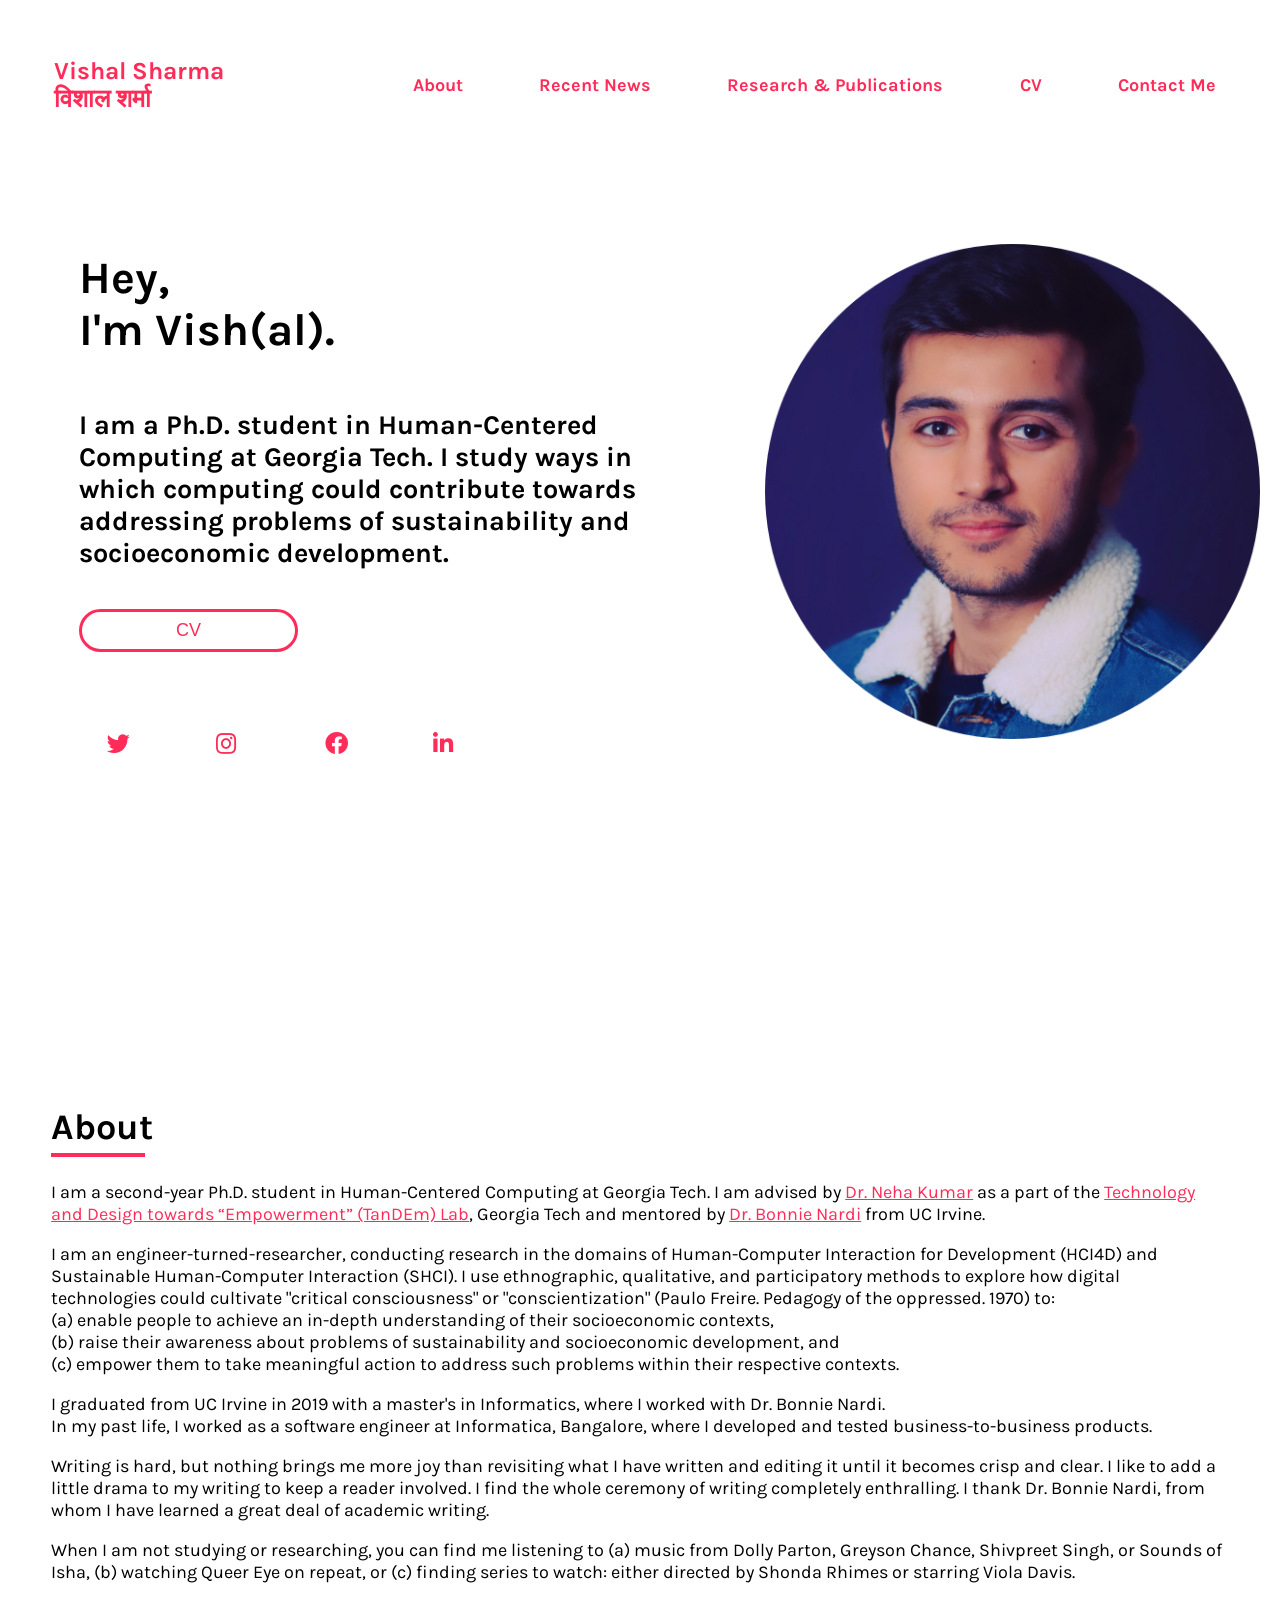
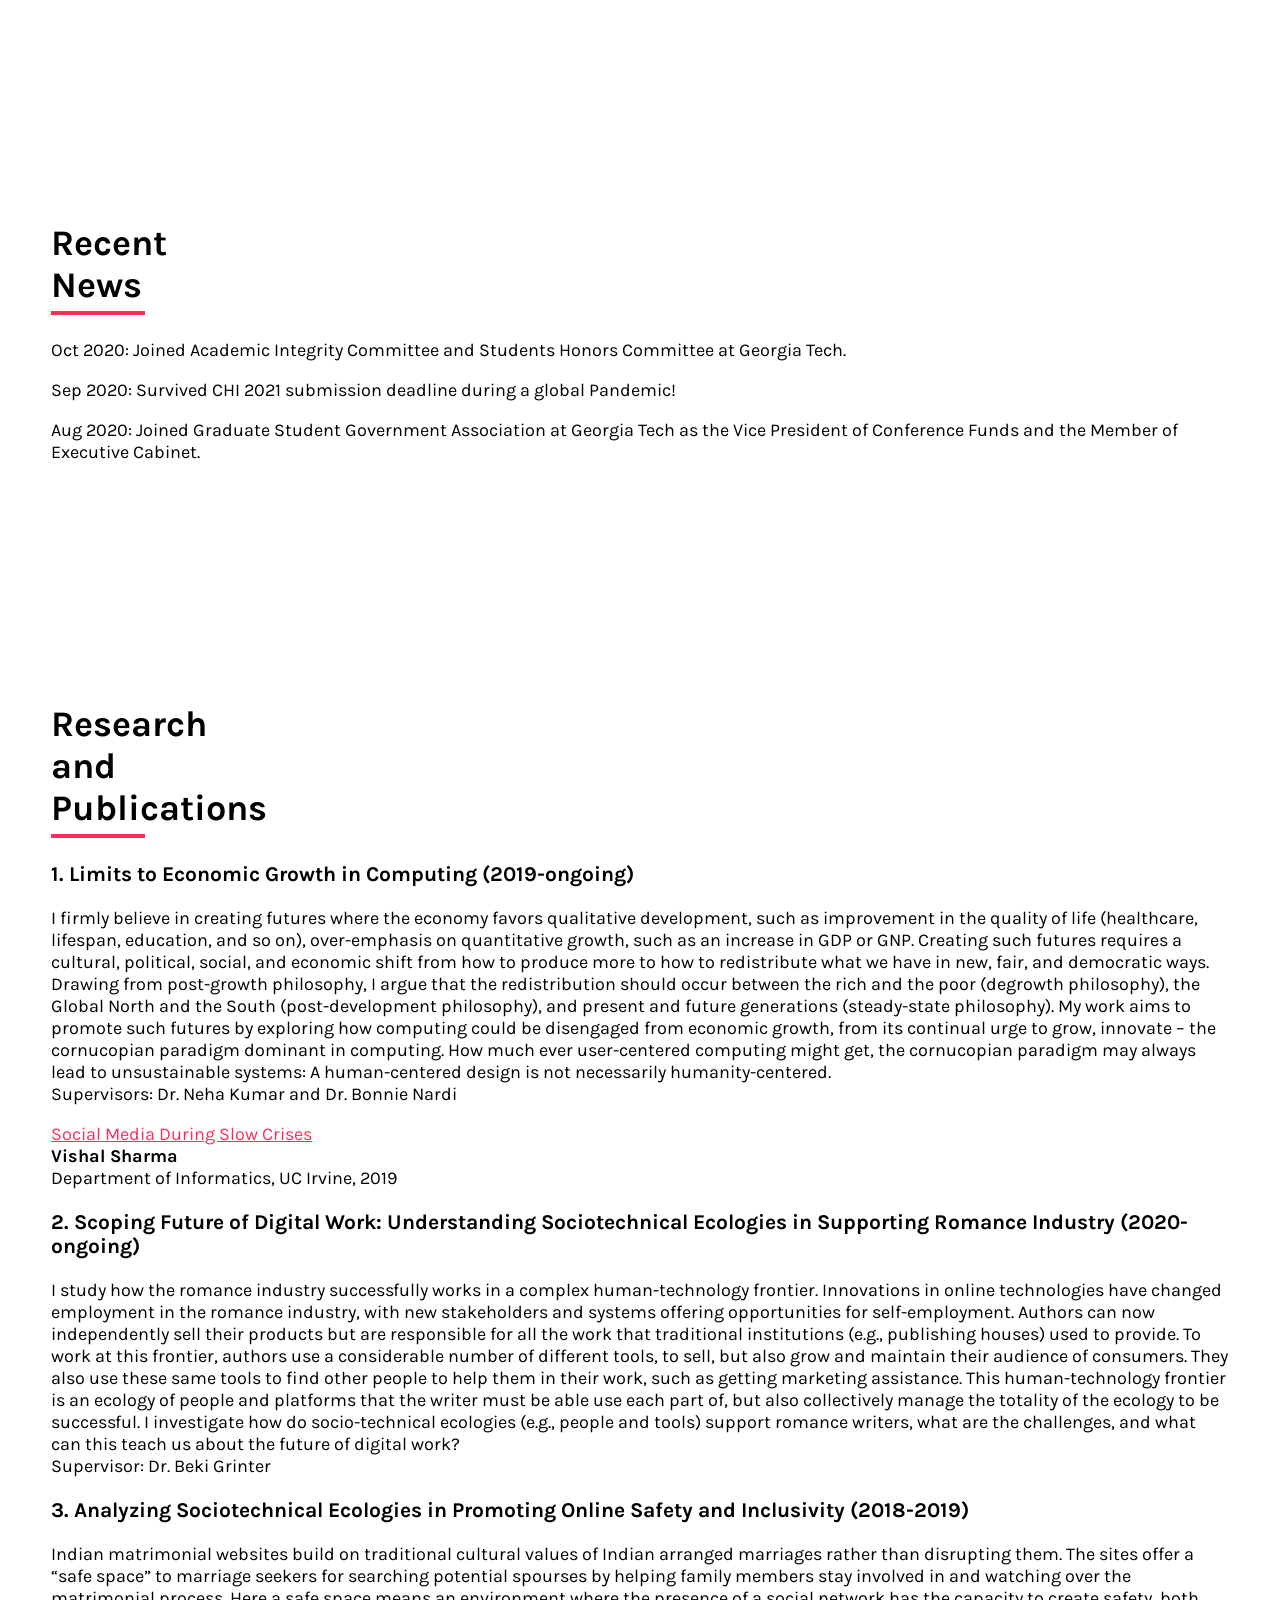
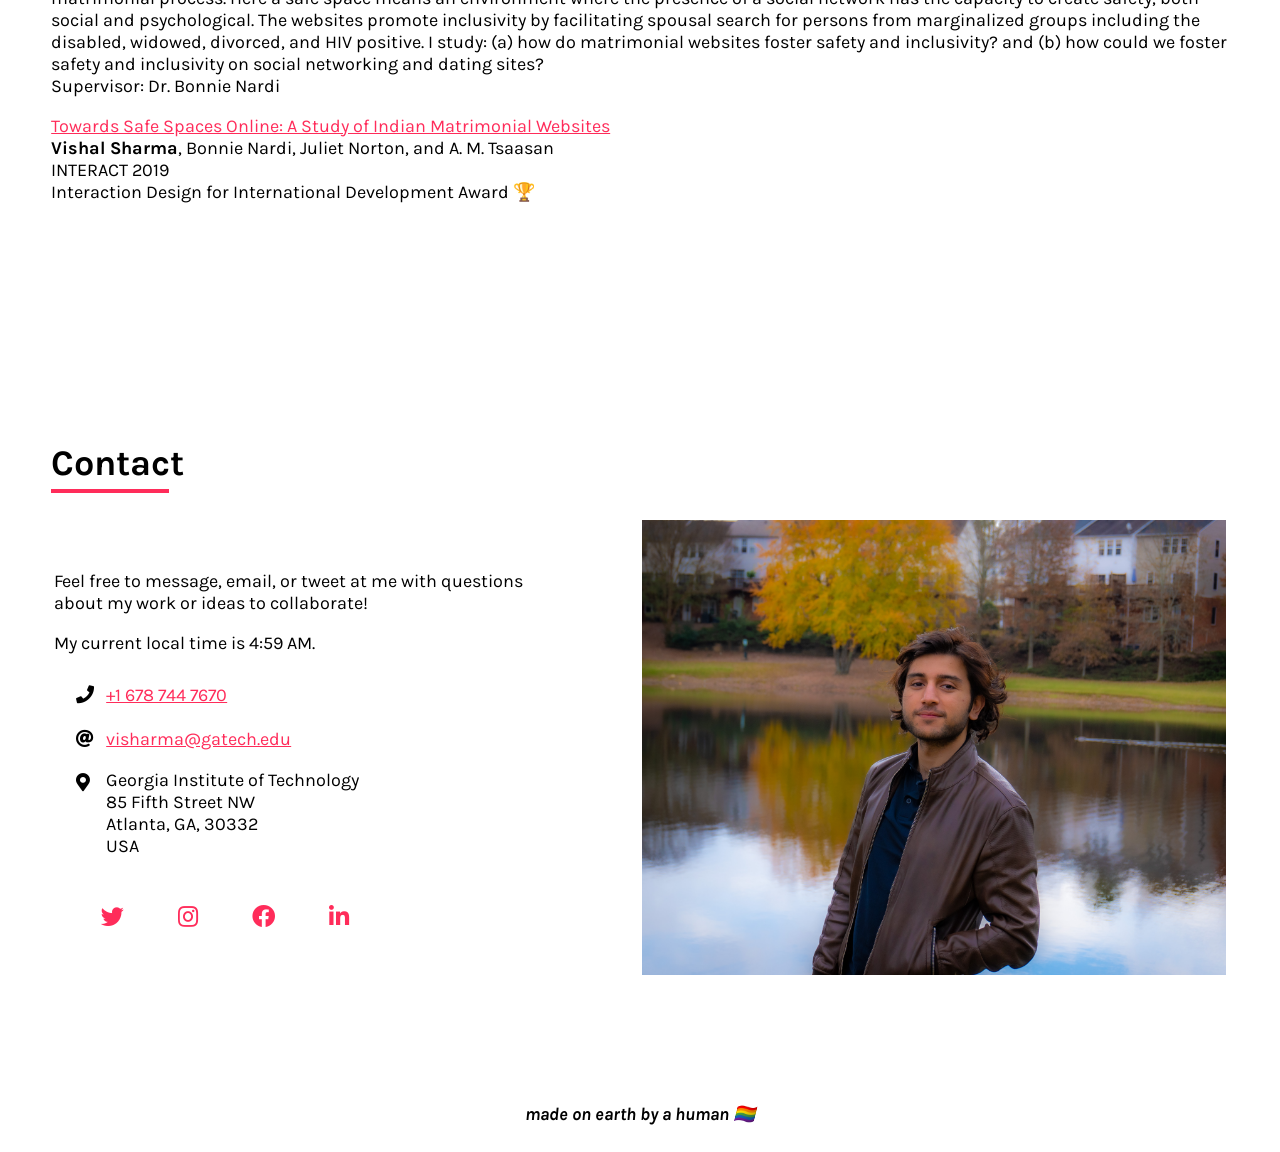
==== index.html @ 6a4d1218 "removed italics" ====
<!DOCTYPE html>
<html lang="en">
<head>
    <meta charset="UTF-8">
    <meta name="viewport" content="width=device-width, initial-scale=1.0">
    <meta http-equiv="X-UA-Compatible" content="ie=edge">
    <title>Vishal Sharma</title>
    <link rel="stylesheet" href="https://cdnjs.cloudflare.com/ajax/libs/animate.css/3.7.0/animate.min.css">
    <script src="https://code.jquery.com/jquery-3.3.1.min.js" integrity="sha256-FgpCb/KJQlLNfOu91ta32o/NMZxltwRo8QtmkMRdAu8=" crossorigin="anonymous"></script>
    <link rel="stylesheet" href="https://use.fontawesome.com/releases/v5.7.1/css/all.css" integrity="sha384-fnmOCqbTlWIlj8LyTjo7mOUStjsKC4pOpQbqyi7RrhN7udi9RwhKkMHpvLbHG9Sr" crossorigin="anonymous">
    <link rel="stylesheet" href="index.css">
    <link rel="icon" href="../2/Favicoc.ico">
</head>
<body>
    <div id="loading">
        <div id="spinner"></div>
    </div>

    <div id="magnify">
        <h1 onclick="closemagnify()"><i class="fas fa-times"></i></h1>
        <div id="img_here"></div>
    </div>
    <header id="header" class="animated slideInDown" style="animation-delay:1.8s;">
        <table>
            <tr>
                <td id="logo"> <a href="#about" style="color:#FF2C5A;text-decoration:none;"> Vishal Sharma <br> विशाल शर्मा</td> <br> </a> <!--a href="#about" style="color:#000;text-decoration:none;">Human-Computer Interaction Researcher</a-->
                <td id="navigation">
                    <a href="#bio" style="color:#FF2C5A;">About</a>
                    <!--a href="#work"style="color:black;">Recent News</a-->
                     <a href="#rec" style="color:#FF2C5A;">Recent News</a>
                    <a href="#pub" style="color:#FF2C5A;">Research & Publications</a>
                    <a href="../2/VishalSharma_CV_Dec2020.pdf" target="_blank" style="color:#FF2C5A;">CV</a>
                    <a href="#contact" style="color:#FF2C5A;">Contact Me</a>
                </td>
            </tr>
        </table>
    </header>
    <table id="top_part">
        <tr>
            <br><br>
            <td id="about" style="width:60%" class="animated slideInLeft" style="animation-delay:2s;" >
                <h1>Hey, <br> I'm Vish(al).</h1>
                <h2>I am a Ph.D. student in Human-Centered Computing at Georgia Tech. I study ways in which computing could contribute towards addressing problems of sustainability and socioeconomic development.</h2>
                <button class="btn_one" onclick=" window.open('../2/VishalSharma_CV_Dec2020.pdf','_blank')">CV</button><br>
                <table>
                    <tr>
                        <td class="animated zoomIn" style="animation-delay:2.4s;"><a class="social" href="https://twitter.com/iamviiish/" target="_blank"><i class="fab fa-twitter"></i></a></td>
                        <td class="animated zoomIn" style="animation-delay:2.6s;"><a class="social" href="https://www.instagram.com/iamviiish/" target="_blank"><i class="fab fa-instagram"></i></a></td>
                        <td class="animated zoomIn" style="animation-delay:2.2s;"><a class="social" href="https://www.facebook.com/vishal.sharma228/" target="_blank"><i class="fab fa-facebook"></i></a></td>
                        <td class="animated zoomIn" style="animation-delay:2.2s;"><a class="social" href="https://www.linkedin.com/in/vishal-sharma-5596aaa2/" target="_blank"><i class="fab fa-linkedin-in"></i></a></td>

                        <!--td class="animated zoomIn" style="animation-delay:2.8s;"><a class="social"><i class="fab fa-dribbble"></i></a></td-->
                        <!--td class="animated zoomIn" style="animation-delay:3.0s;"><a class="social"><i class="fab fa-medium"></i></a></td-->

                    </tr>
                </table>
            </td>
            <td id="rightImage" style="width:40%" class="animated jackInTheBox" style="animation-delay:2.2s;"></td>
        </tr>
    </table>
     <div id="bio">
        <h1><br><br>About</h1>
        <p>
            I am a second-year Ph.D. student in Human-Centered Computing at Georgia Tech.
            I am advised by <a href="https://www.nehakumar.org/" target="_blank" style="color:#FF2C5A;"> Dr. Neha Kumar</a> as a
            part of the <a href="http://www.tandem.gatech.edu/" target="_blank" style="color:#FF2C5A;">Technology and Design towards “Empowerment” (TanDEm) Lab</a>, Georgia Tech and mentored by <a href="https://artifex.org/~bonnie/" target="_blank" style="color:#FF2C5A;">Dr. Bonnie Nardi</a> from UC Irvine.
        </p>
        <p>
            I am an engineer-turned-researcher, conducting research in the domains of Human-Computer Interaction for Development (HCI4D) and Sustainable Human-Computer Interaction (SHCI).
            I use ethnographic, qualitative, and participatory methods to explore how digital technologies could cultivate "critical consciousness" or "conscientization" (Paulo Freire. Pedagogy of the oppressed. 1970) to:
            <br>(a) enable people to achieve an in-depth understanding of their socioeconomic contexts,
            <br>(b) raise their awareness about problems of sustainability and socioeconomic development, and
            <br>(c) empower them to take meaningful action to address such problems within their respective contexts.
        </p>
         <p>
             I graduated from UC Irvine in 2019 with a master's in Informatics, where I worked with Dr. Bonnie Nardi. <br>
              In my past life, I worked as a software engineer at Informatica, Bangalore, where I developed and tested business-to-business products.
         </p>


         <p>
             Writing is hard, but nothing brings me more joy than revisiting what I have written and editing it until it becomes crisp and clear.
             I like to add a little drama to my writing to keep a reader involved. I find the whole ceremony of writing completely enthralling.
             I thank Dr. Bonnie Nardi, from whom I have learned a great deal of academic writing.
         </p>
         <p>
              When I am not studying or researching, you can find me listening to (a) music from Dolly Parton, Greyson Chance, Shivpreet Singh, or Sounds of Isha,
             (b) watching Queer Eye on repeat, or (c) finding series to watch: either directed by Shonda Rhimes or starring Viola Davis.
         </p>
    </div>
    <!--div id="work">
        <h1>Recent News</h1>
        <div id="photos">
            <img onclick="magnify($(this).attr('src'))" src="https://images.unsplash.com/photo-1547922657-b370d1687eb1?ixlib=rb-1.2.1&auto=format&fit=crop&w=700&q=80">
            <img onclick="magnify($(this).attr('src'))" src="https://images.unsplash.com/photo-1549375463-8cbc18ca3f24?ixlib=rb-1.2.1&ixid=eyJhcHBfaWQiOjEyMDd9&auto=format&fit=crop&w=967&q=80">
            <img onclick="magnify($(this).attr('src'))" src="https://images.unsplash.com/photo-1549366021-9f761d450615?ixlib=rb-1.2.1&ixid=eyJhcHBfaWQiOjEyMDd9&auto=format&fit=crop&w=650&q=80">
            <img onclick="magnify($(this).attr('src'))" src="https://images.unsplash.com/photo-1549309019-a1d77aeae74f?ixlib=rb-1.2.1&ixid=eyJhcHBfaWQiOjEyMDd9&auto=format&fit=crop&w=634&q=80">
            <img onclick="magnify($(this).attr('src'))" src="https://images.unsplash.com/photo-1547149666-769b42053e67?ixlib=rb-1.2.1&ixid=eyJhcHBfaWQiOjEyMDd9&auto=format&fit=crop&w=564&q=80">
            <img onclick="magnify($(this).attr('src'))" src="https://images.unsplash.com/photo-1547950515-e652d0f50b1b?ixlib=rb-1.2.1&ixid=eyJhcHBfaWQiOjEyMDd9&auto=format&fit=crop&w=634&q=80">
            <img onclick="magnify($(this).attr('src'))" src="https://images.unsplash.com/photo-1545342084-d03fe58ea023?ixlib=rb-1.2.1&ixid=eyJhcHBfaWQiOjEyMDd9&auto=format&fit=crop&w=633&q=80">
        </div-->
    </div>
    <div id="rec">
        <h1><br><br>Recent News</h1>

        <p>
            Oct 2020: Joined Academic Integrity Committee and Students Honors Committee at Georgia Tech.
        </p>
        <p>
            Sep 2020: Survived CHI 2021 submission deadline during a global Pandemic!
        </p>
        <p>
            Aug 2020: Joined Graduate Student Government Association at Georgia Tech as the Vice President of Conference Funds and the Member of Executive Cabinet.
        </p>
    </div>
     <div id="pub">
        <h1><br><br>Research and Publications</h1>
         <h3>1. Limits to Economic Growth in Computing (2019-ongoing)</h3>
         <p>
             I firmly believe in creating futures where the economy favors qualitative development,
             such as improvement in the quality of life (healthcare, lifespan, education, and so on), over-emphasis on quantitative growth,
             such as an increase in GDP or GNP. Creating such futures requires a cultural, political, social,
             and economic shift from how to produce more to how to redistribute what we have in new, fair, and democratic ways. Drawing from post-growth philosophy,
             I argue that the redistribution should occur between the rich and the poor (degrowth philosophy), the Global North and the South (post-development philosophy),
             and present and future generations (steady-state philosophy). My work aims to promote such futures by exploring how computing could be disengaged from economic growth,
             from its continual urge to grow, innovate – the cornucopian paradigm dominant in computing. How much ever user-centered computing might get,
             the cornucopian paradigm may always lead to unsustainable systems: A human-centered design is not necessarily humanity-centered.<br>
             Supervisors: Dr. Neha Kumar and Dr. Bonnie Nardi<br>
         </p>
         <!--p>
            <a style="color:#FF2C5A;"> Post-growth HCI </a> <br>
            <b><i>Vishal Sharma</b></i>, Meena Devii Muralikumar, Neha Kumar, and Bonnie Nardi <br>
            CHI 2021 (submitted) <br>
        </p-->
         <p>
            <a href="https://escholarship.org/uc/item/8bj7218c" target="_blank" style="color:#FF2C5A;"> Social Media During Slow Crises </a> <br>
            <b>Vishal Sharma</b><br>
            Department of Informatics, UC Irvine, 2019 <br>
        </p>
         <h3>2. Scoping Future of Digital Work: Understanding Sociotechnical Ecologies in Supporting Romance Industry (2020-ongoing)</h3>
            <p>
                I study how the romance industry successfully works in a complex human-technology frontier. Innovations in online technologies have changed employment in the romance industry, with new stakeholders and systems offering opportunities for self-employment.
            Authors can now independently sell their products but are responsible for all the work that traditional
            institutions (e.g., publishing houses) used to provide. To work at this frontier, authors use a considerable
            number of different tools, to sell, but also grow and maintain their audience of consumers. They also
            use these same tools to find other people to help them in their work, such as getting marketing
            assistance. This human-technology frontier is an ecology of people and platforms that the writer must
            be able use each part of, but also collectively manage the totality of the ecology to be successful.
             I investigate how do socio-technical ecologies (e.g., people and tools) support romance writers, what
            are the challenges, and what can this teach us about the future of digital work? <br>
         Supervisor: Dr. Beki Grinter<br>
         </p>
         <h3>3. Analyzing Sociotechnical Ecologies in Promoting Online Safety and Inclusivity (2018-2019)</h3>
         <p>
             Indian matrimonial websites build on traditional cultural values of Indian arranged marriages rather than disrupting them.
             The sites offer a “safe space” to marriage seekers for searching potential spourses by helping family members stay involved in and watching over the matrimonial process.
             Here a safe space means an environment where the presence of a social network has the capacity to create safety, both social and psychological.
             The websites promote inclusivity by facilitating spousal search for persons from marginalized groups including the disabled, widowed, divorced, and HIV positive.
             I study: (a) how do matrimonial websites foster safety and inclusivity? and (b) how could we foster safety and inclusivity on social networking and dating sites? <br>
             Supervisor: Dr. Bonnie Nardi<br>
         </p>
         <p>
            <a href="https://link.springer.com/chapter/10.1007/978-3-030-29387-1_4" target="_blank" style="color:#FF2C5A;"> Towards Safe Spaces Online: A Study of Indian Matrimonial Websites </a> <br>
             <b>Vishal Sharma</b>, Bonnie Nardi, Juliet Norton, and A. M. Tsaasan <br>
                INTERACT 2019<br>
             Interaction Design for International Development Award 🏆<br>
        </p>

    </div>
    <div id="contact">
        <h1><br><br>Contact</h1>

            <table>
                <tr>
                    <td>
                        <div id="inner_div">
                            <table id="inner_table">
                                 <p>Feel free to message, email, or tweet at me with questions <br> about my work or ideas to collaborate!</p>
             <p> My current local time is <span id="time"></span>.</p>
            <script>
                    var dt = new Date();
                    document.getElementById("time").innerHTML = new Date().toLocaleTimeString('en-US', { hour: 'numeric', hour12: true, minute: 'numeric' });
            </script>
                                <tr>
                                    <td><i class="fas fa-phone"></i> &nbsp; <a href="tel:+19492476061" style="color:#FF2C5A;"> +1 678 744 7670 </a></td>
                                </tr>
                                <tr>
                                    <td><i class="fas fa-at"></i> &nbsp; <a href="mailto:visharma@gatech.edu" target="_blank" style="color:#FF2C5A;"> visharma@gatech.edu </a></td>
                                </tr>
                                 <!--tr>
                                    <td><i class="fas fa-fax"></i> &nbsp; +1 949 247 6061</td>
                                </tr-->
                                <tr>
                                    <td><i class="fas fa-map-marker-alt"></i>
                                    <div id="address">
                                        Georgia Institute of Technology <br>
                                        85 Fifth Street NW<br>
                                        Atlanta, GA, 30332 <br>
                                        USA
                                        </div>
                                    </td>
                                </tr>

                                <tr>
                                    <td>
                                        <a class="social" href="https://twitter.com/iamviiish/" target="_blank"><i class="fab fa-twitter"></i></a>
                                        <a class="social" href="https://www.instagram.com/iamviiish/" target="_blank"><i class="fab fa-instagram"></i></a>
                                        <a class="social" href="https://www.facebook.com/vishal.sharma228/" target="_blank"><i class="fab fa-facebook"></i></a>
                                        <a class="social" href="https://www.linkedin.com/in/vishal-sharma-5596aaa2/" target="_blank"><i class="fab fa-linkedin-in"></i></a>
                                    </td>

                                </tr>
                            </table>
                        </div>
                    </td>
                     <td>
                         <div id="middle" style="width:100%" class="animated zoomIn" style="animation-delay:1.8s;">
                                </div>
                     </td>
                    <!--td>
                        <form action="visharma@gatech.edu" method="post" enctype="text/plain">
                            <input type="text" placeholder="name" required>
                            <input type="email" placeholder="email" required><br>
                            <textarea placeholder="your message" required rows="5"></textarea><br>
                            <button class="btn_one">send</button>
                            <a href="mailto:email@address.com">Click to email</a>
                        </form>
                    </td-->
                </tr>
            </table>
    </div>
    <div id="footer">
      <br><br>
       <em> made on earth by a human 🏳️‍🌈
    </div>
    <script src="index.js" type="text/javascript"></script>
</body>
</html>
---- index.css ----
@import url('https://fonts.googleapis.com/css2?family=Karla&family=Karma&display=swap" rel="stylesheet');

body {
    font-family: 'Karla', sans-serif;
    padding:0px;
    margin:0px;
    max-width:100vw;
    font-size: 18px;
    overflow-x:hidden;
    scroll-behavior: smooth;
}
#loading {
    width: 100vw;
    height: 100vh;
    position: fixed;
    background: white;
    z-index: 999;
    display: flex;
    justify-content: center;
    flex-direction: column;
    align-items: center;
}
#spinner {
    animation: rotate 0.56s infinite linear;
    width:50px;
    height:50px;
    border:12px solid rgb(255, 44, 90);
    border-bottom:12px solid #fff;
    border-radius:50%;
    margin:0;
}
@keyframes rotate {
    0% {transform: rotate(0deg);}
    100% {transform: rotate(360deg);}
   /* 0%   {background-color:LavenderBlush; left:0px; top:0px;}
    25%  {background-color:lightcoral; left:200px; top:0px;}
    50%  {background-color:MistyRose; left:200px; top:200px;}
    75%  {background-color:pink; left:0px; top:200px;}
    100% {background-color:lightpink; left:0px; top:0px;}*/
}
header {
    width:92vw;
    padding:3.5vh 4vw;
    position:fixed;
    font-weight:bold;
    background:transparent;
    color:#fff;
    transition:0.4s ease-in-out;
    z-index:2;
}
header table {
    width:100%;
}
#logo {
    width:20%;
}
#navigation {
    width:80%;
}
#magnify {
    width:100vw;
    height:100vh;
    background:rgba(0, 0, 0, 0.92);
    position:fixed;
    z-index:4;
    display:none;
    flex-direction: column;
    justify-content:center;
}
#magnify h1 {
    position:absolute;
    top:0;
    right:0;
    margin:20px 40px;
    color:#fff;
    transition:0.4s ease-in-out;
}
#magnify h1:hover{
    color:rgb(255, 44, 90);
    cursor:pointer;
}
#img_here {
    width:90%;
    height:90%;
    background-size:contain !important;
    background-repeat:no-repeat !important;
    margin:0px auto;
}
#logo {
    font-size:24.5px;
    color:rgb(255, 44, 90);
}
#navigation {
    text-align:right;
}
#navigation a {
    color:inherit;
    text-decoration:none;
    padding:3.5px 10px;
    border-bottom:2px solid transparent;
    margin-left:4vw;
    transition:0.4s ease-in-out;
}
#navigation a:hover{
    border-bottom:2px solid #fff;
}
#top_part {
    width:100%;
    border:2vh solid #fff;
}
#top_part tr td{
    width:50%;
}
#about /*about in the home page*/{
    width:84% !important;
    height:95vh;
    display:flex;
    flex-direction:column;
    justify-content:center;
    text-align:left;
    padding:0px 8%;
}
#about h1 {
    font-size:45px;
    word-wrap:break-word;
}
#about table /*social media links*/{
    width:70%;
    margin-top:4vh;
}
#about table tr td {
    width:20% !important;
    text-align:left;
}
.social {
    color:rgb(255, 44, 90);
    font-size:23px;
    padding:12px 17px;
    border-radius:50%;
    background:transparent;
    transition:0.4s ease-in-out;
    font-weight:normal;
    margin:0px 8px;

}
.social:hover { 
    cursor: pointer;
    color:#fff;
    background:rgb(255, 44, 90);
    box-shadow:0px 10px 30px rgba(255, 66, 107,0.8);

}
.btn_one {
    font-size:18px;
    font-family: 'Raleway', sans-serif;
    color:rgb(255, 44, 90);
    background:#fff;
    border:3px solid rgb(255, 44, 90);
    padding:8px 40px;
    width:35%;
    border-radius:80px;
    font-weight:normal;
    margin:2vh 0px;
    transition:0.4s ease-in-out;

}
.btn_one:hover {
    box-shadow:0px 10px 30px rgba(255, 44, 90, 0.8);
    cursor:pointer;
    color:#fff;
    background:rgb(255, 44, 90);

}
#rightImage {
    width:100%;
    height:50vh;
    position: relative;
    overflow: hidden;
    /*background:linear-gradient(0deg,rgba(255, 44, 90, 0.8),rgba(2255, 44, 90, 0.8)),url("../2/Vs.JPG") center center;*/
    background:linear-gradient(0deg,rgba(0, 0, 0, 0),rgba(0, 0, 0, 0)),url("../2/circle-cropped.png") center center;
    background-size:contain;
    background-repeat:no-repeat;
}
#middle {
    width:100%;
    height:50.5vh;
    background:linear-gradient(0deg,rgba(0,0,0,0),rgba(0,0,0,0)),url("../2/VS_S.jpg") right center;
    background-size:cover;
    background-repeat:no-repeat;
    position: relative;
    overflow: hidden;
}
#work /* About page*/ {
    width:92vw;
    padding:6vh 4vw;
    font-weight:normal;
}
#work h1 {
    padding:5px 0px;
    border-bottom:4px solid rgb(255, 44, 90);
    width:6%;

}
#photos {
    width:100%;
    columns:3;
    column-gap:4%;
    z-index:1;
    transition:0.4s ease-in-out;
}
#photos img {
    width:100%;
    height:auto;
    margin:4.5% 0px;
    transition:0.4s ease-in-out;
}
#photos img:hover {
    transform: scale(1.1);
    cursor: pointer;
}
#bio {
    width:92vw;
    padding:6vh 4vw;
    font-weight:normal;

}
#bio h1 {
    padding:5px 0px;
    border-bottom:4px solid rgb(255, 44, 90);
    width:8%;

}
#pub {
    width:92vw;
    padding:6vh 4vw;
    font-weight:normal;

}
#pub h1 {
    padding:5px 0px;
    border-bottom:4px solid rgb(255, 44, 90);
    width:8%;

}
#rec {
    width:92vw;
    padding:6vh 4vw;
    font-weight:normal;

}
#rec h1 {
    padding:5px 0px;
    border-bottom:4px solid rgb(255, 44, 90);
    width:8%;

}
#contact {
    width:92vw;
    padding:6vh 4vw;
}
#contact h1 {
    padding:5px 0px;
    border-bottom:4px solid rgb(255, 44, 90);
    width:10%;
}
#contact table {
    width:100%;
}
#contact table tr td {
    width:50%;
}
#inner_div table{
    width:100%;
}
#inner_div table tr td{
    font-weight:normal;
}
#inner_table tr td{
    padding:10px 20px !important;
}
#contact form {
    width:100%;
}
#contact form input {
    width:96%;
    margin:20px 1%;
    background:transparent;
    border:0px;
    border-bottom:3px solid rgba(255, 44, 90,0.5);
    padding:8px 10px;
    font-family: 'Raleway', sans-serif;
    font-size:18px;
    transition:0.4s ease-in-out;
    color:#000;
    font-weight:normal;
}
#contact form textarea {
    width:96%;
    margin:20px 1%;
    padding:8px 10px;
    border:0px;
    border-bottom:3px solid rgba(255, 44, 90,0.5);
    padding:8px 10px;
    font-family: 'Raleway', sans-serif;
    font-size:18px;
    background:transparent;
    resize:none;
    transition:0.4s ease-in-out;
    color:#000;
    font-weight:normal;
}
#contact form input:focus {
    outline:none;
    border-bottom:3px solid rgba(255, 44, 90,1);
}
#contact form textarea:focus {
    outline:none;
    border-bottom:3px solid rgba(255, 44, 90,1);
}
#address {
    position:relative;
    top:-25px;
    left:30px;
}
#footer {
    width:100%;
    padding:3vh 0px;
    text-align:center;
    font-weight:bold;
}
#footer a {
    color:rgb(255, 44, 90);
    text-decoration:none;
}
::placeholder {
    color:#000;
}
button:focus {
    outline:none;
}
::-webkit-scrollbar {
    width:5.5px;
    height:5px;
}
::-webkit-scrollbar-track {
    background: #f1f1f1;
}
::-webkit-scrollbar-thumb {
    background: rgb(0, 0, 0);
}
::-webkit-scrollbar-thumb:hover {
    background: rgba(0, 0, 0,0.8);
}

@media (max-width: 1000px){
    #photos {
    columns:1;
    column-gap:0%;
    }
    #photos img {
        margin:2% 0px;
    }
    #photos img:hover {
        transform: scale(1);
        cursor: pointer;
    }
    #rightImage {
        display:none;
    }
    #top_part {
        border:0px;
    }
    #top_part tr td{
        width:100%;
        text-align:center;
    }
    #about {
        width:92% !important;
        height:75vh;
        padding-top:20vh !important;
        text-align:center;
        padding:0px 4%;
    }
    #about table {
        width:100%;
        margin-top:6vh;
    }
    #about table tr td {
        text-align:center;
    }
    .btn_one {
    padding:6px 30px;
    width:60%;
    margin:4vh auto;
    box-shadow:0px 10px 20px rgba(255, 44, 90, 0.8);
    background:rgb(255, 44, 90);
    color:#fff;
    }
    .btn_one:hover {
        box-shadow:0px 10px 40px rgba(255, 44, 90, 0.8);
        cursor:pointer;
    }
    #contact table tr td {
        width:100%;
        display:block;
    }
    #inner_table tr td{
        padding:10px 0px !important;
    }
    #contact form input {
        width:90%;
    }
    #contact form textarea {
        width:90%;
    }
    #work h1 {
        width:19%;
    }
    #bio h1 {
        width:25%;
    }
    #contact h1 {
        width:33%;
    }
    header {
        width:120vw;
        background:#fff;
        padding:4vh 2vw;
        position:absolute;
    }
    #header table tr td {
        width:100%;
        display:block;
        text-align:center;
        padding:15px 0px;
    }
    #navigation a {
        color:#000;
    }
}
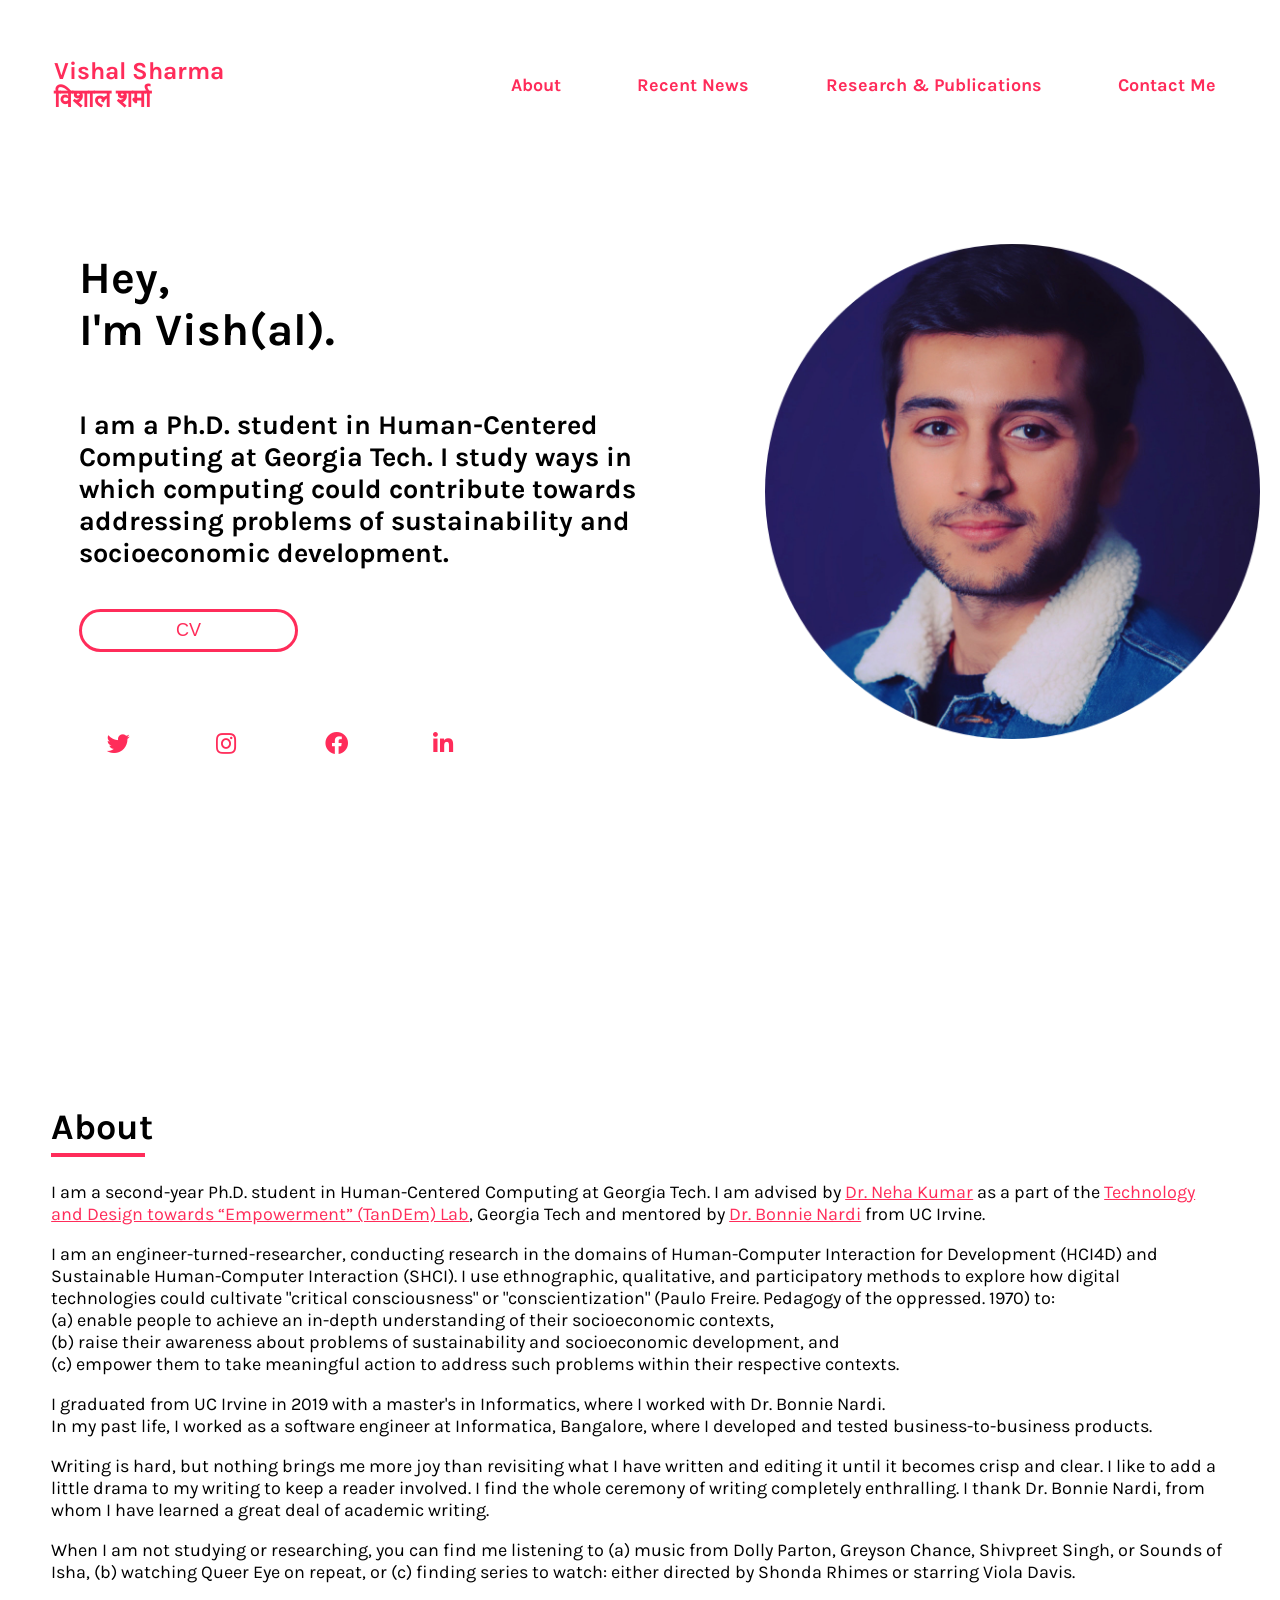
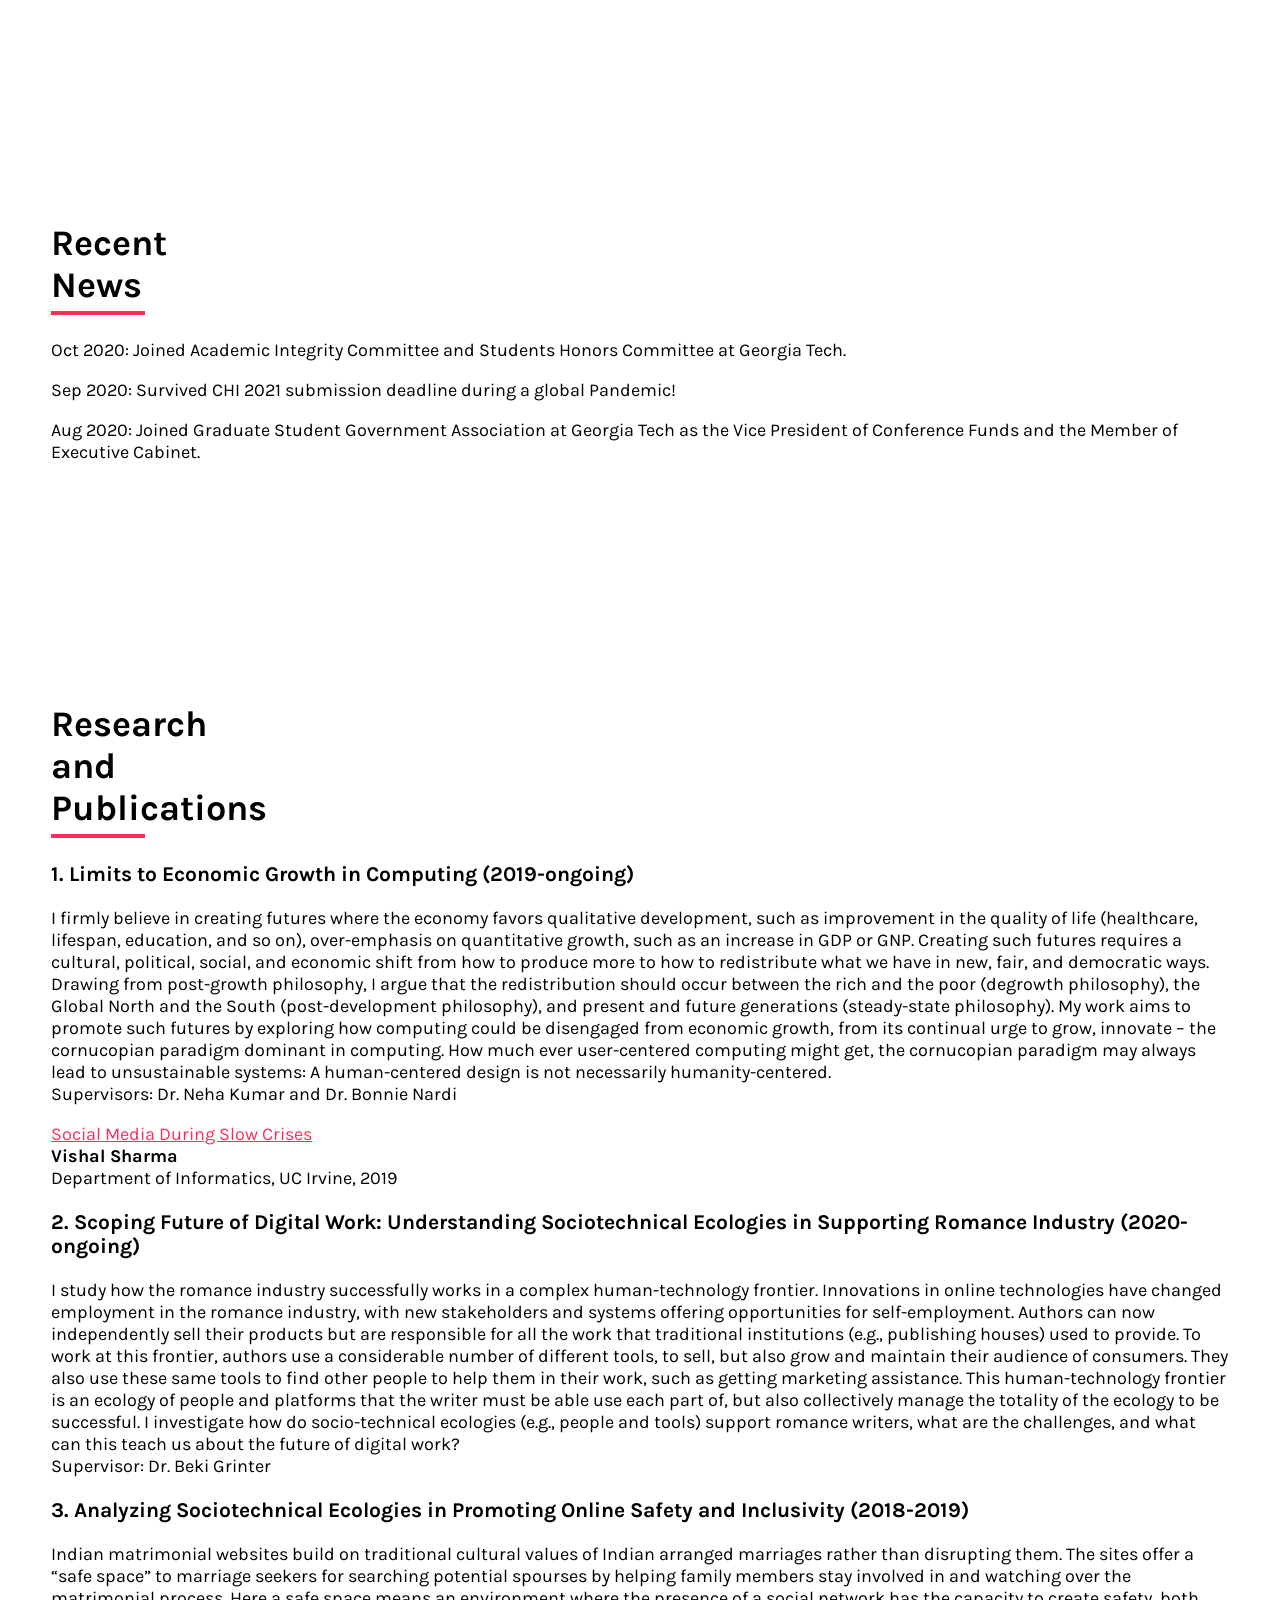
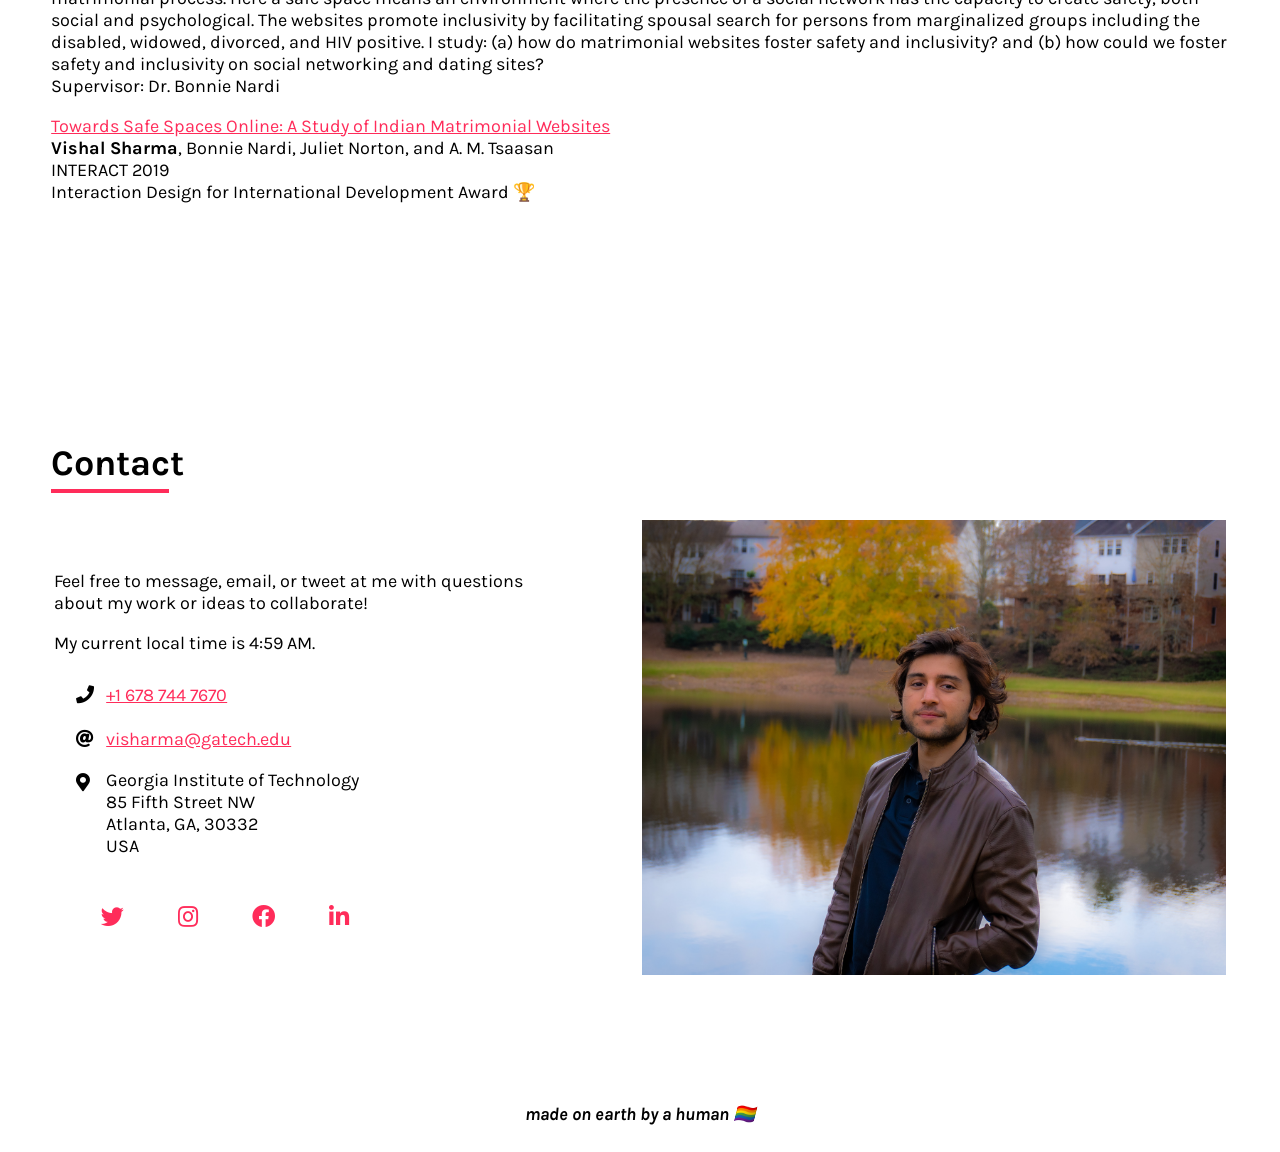
==== commit b6dcdd1b: "Update index.html" ====
--- a/index.html
+++ b/index.html
@@ -29,7 +29,7 @@
                     <!--a href="#work"style="color:black;">Recent News</a-->
                      <a href="#rec" style="color:#FF2C5A;">Recent News</a>
                     <a href="#pub" style="color:#FF2C5A;">Research & Publications</a>
-                    <a href="../2/VishalSharma_CV_Dec2020.pdf" target="_blank" style="color:#FF2C5A;">CV</a>
+                    <!--a href="../2/VishalSharma_CV_Dec2020.pdf" target="_blank" style="color:#FF2C5A;">CV</a-->
                     <a href="#contact" style="color:#FF2C5A;">Contact Me</a>
                 </td>
             </tr>
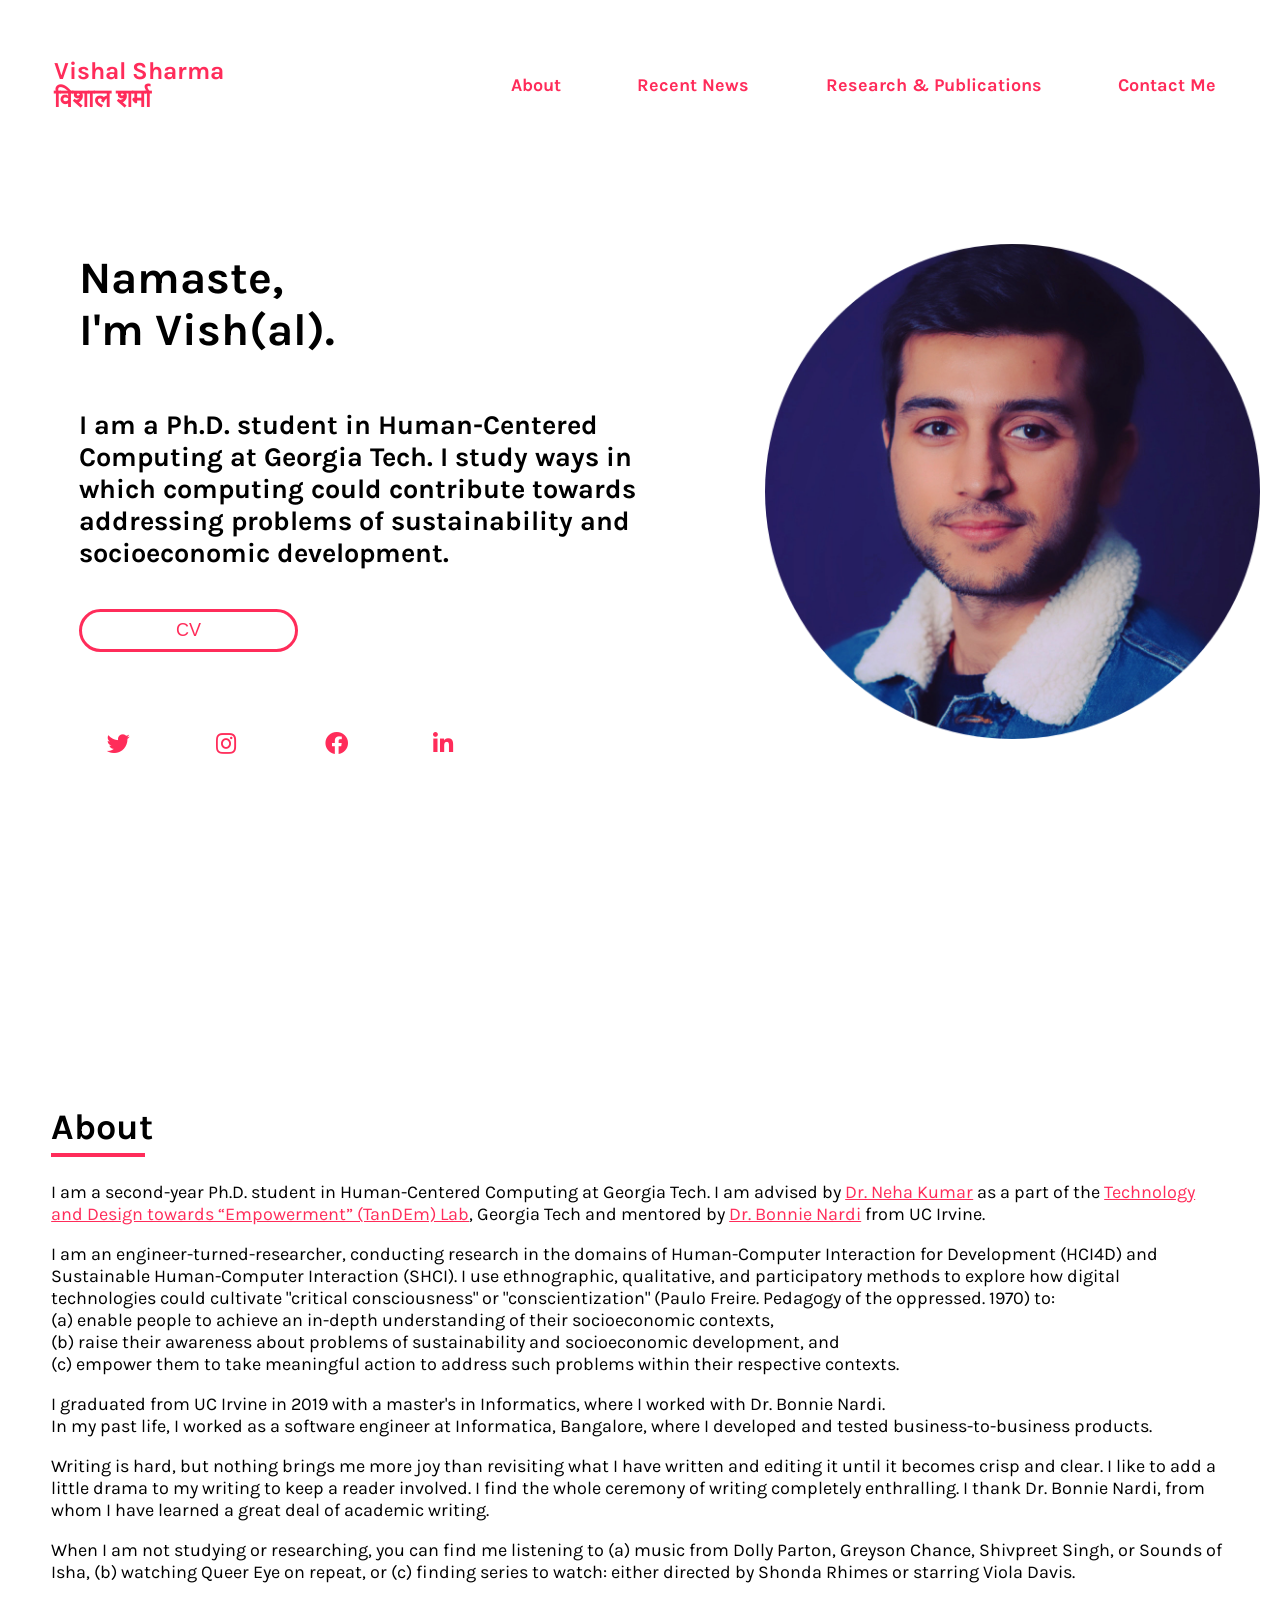
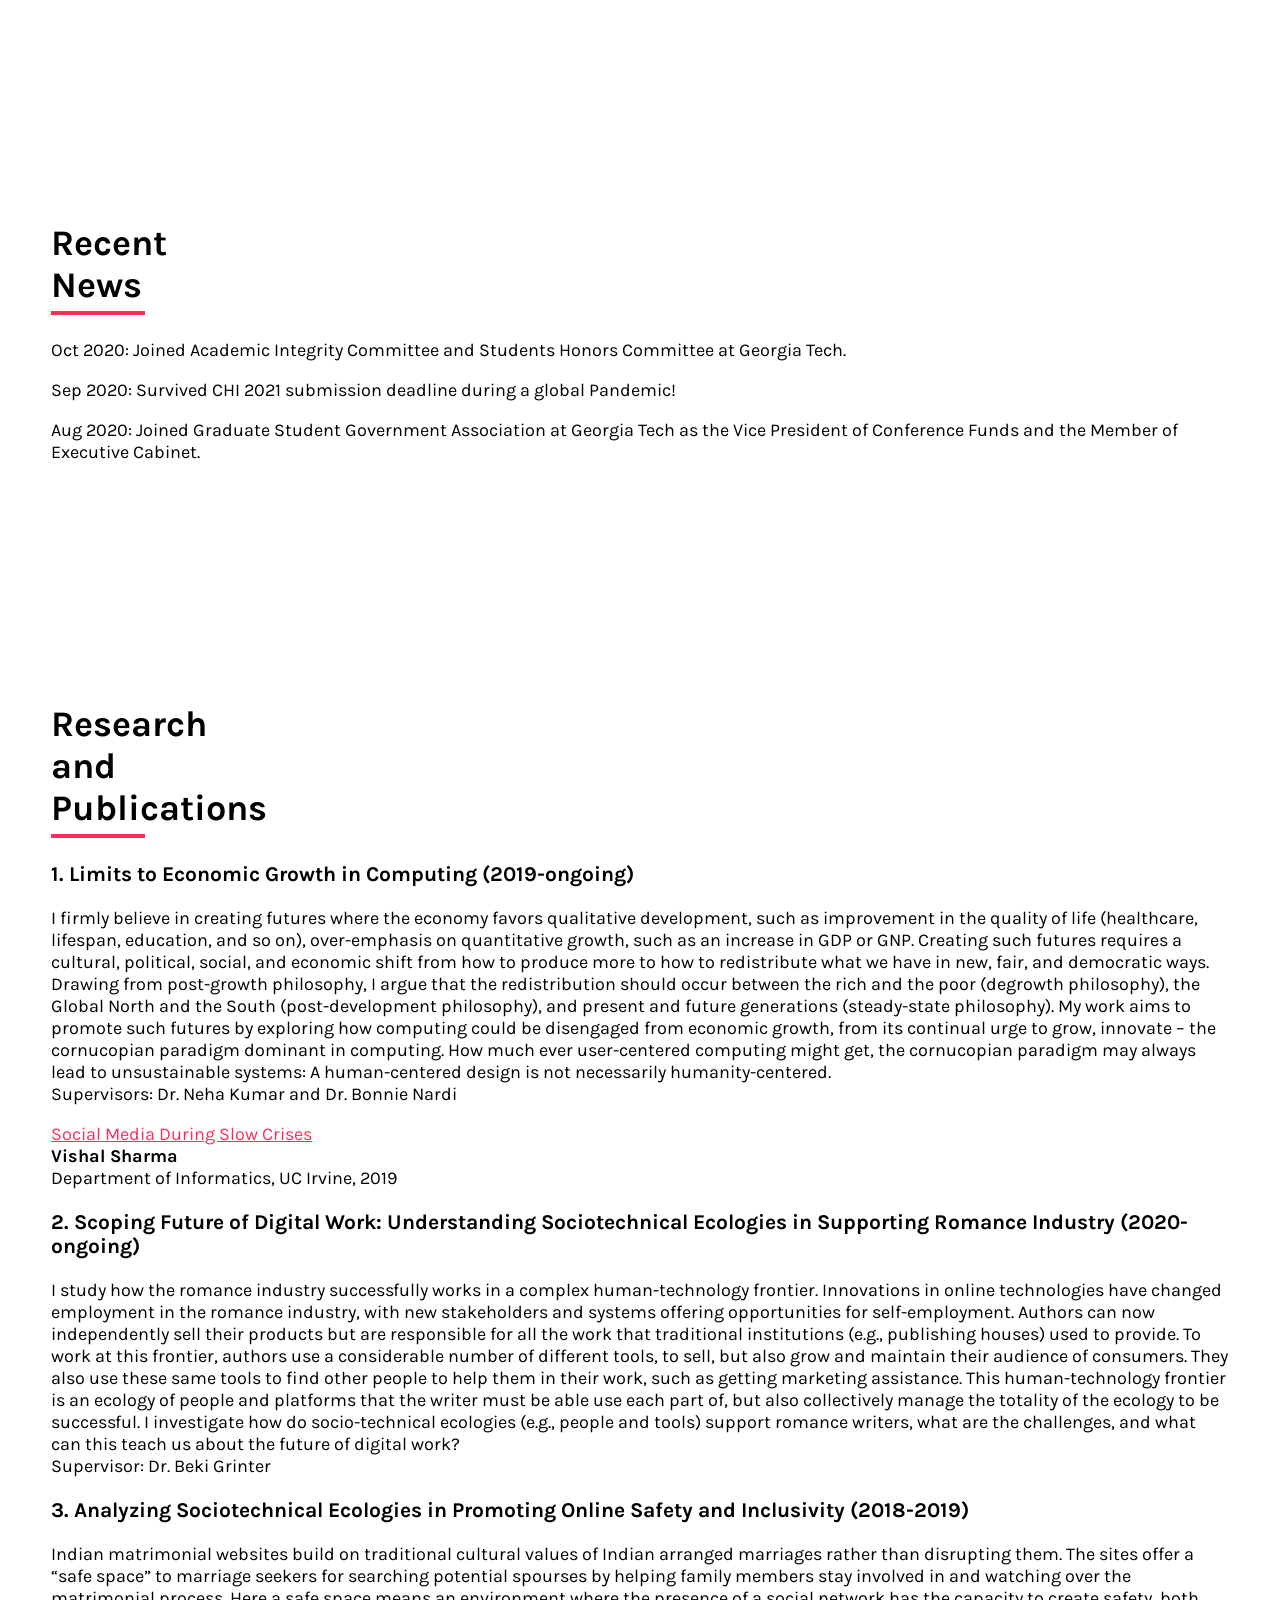
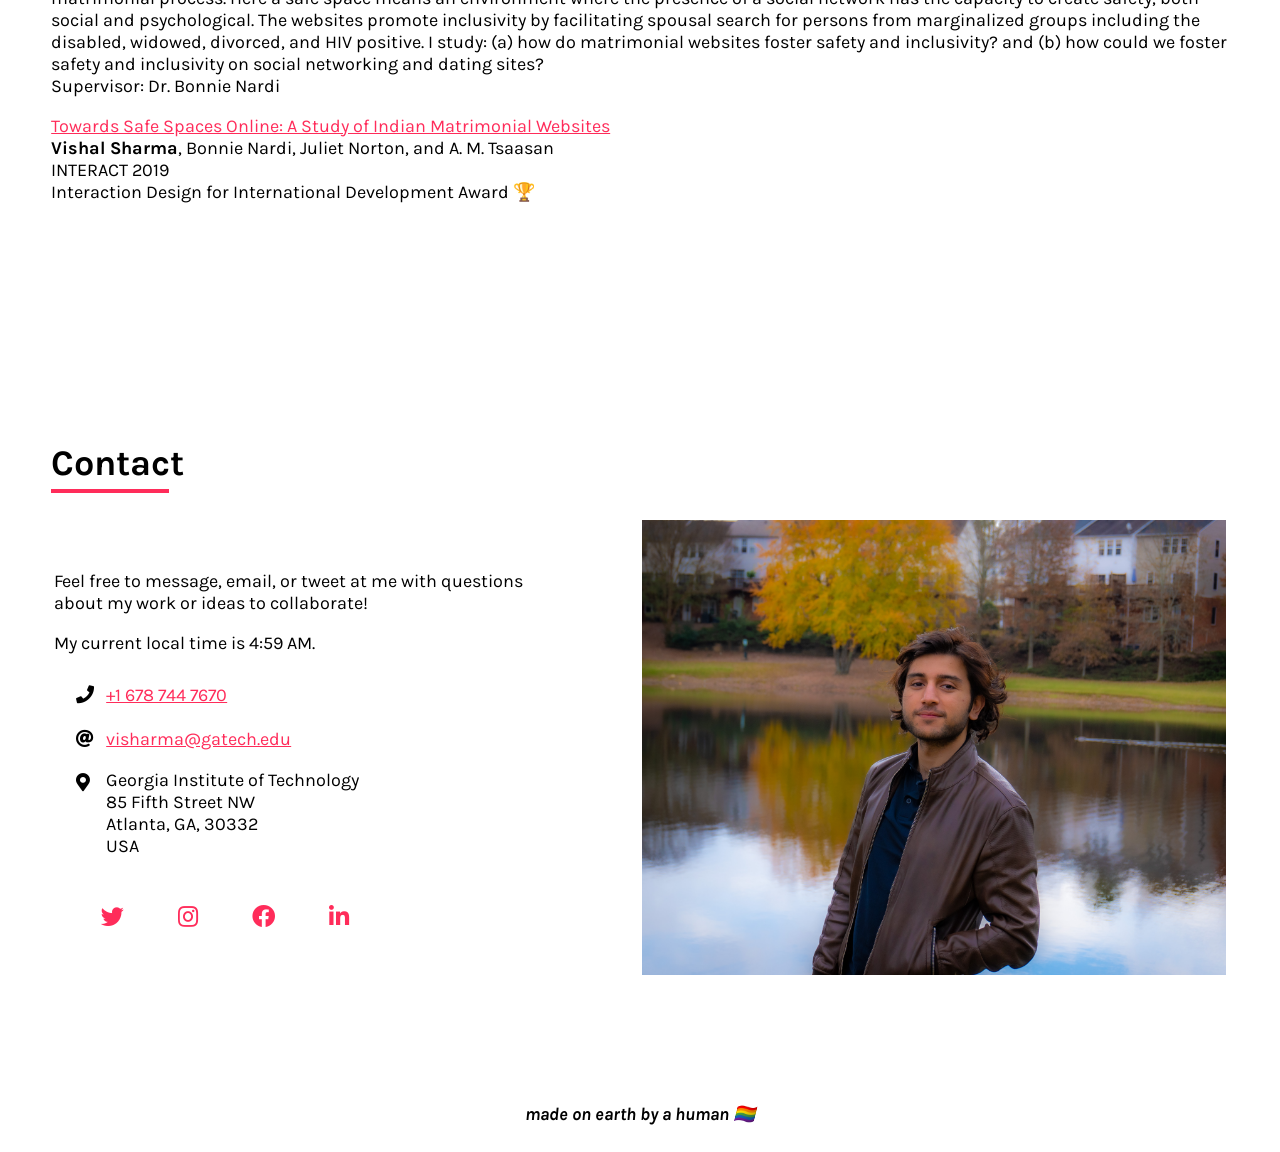
==== commit 7572c4b5: "Update index.html" ====
--- a/index.html
+++ b/index.html
@@ -39,7 +39,7 @@
         <tr>
             <br><br>
             <td id="about" style="width:60%" class="animated slideInLeft" style="animation-delay:2s;" >
-                <h1>Hey, <br> I'm Vish(al).</h1>
+                <h1>Namaste, <br> I'm Vish(al).</h1>
                 <h2>I am a Ph.D. student in Human-Centered Computing at Georgia Tech. I study ways in which computing could contribute towards addressing problems of sustainability and socioeconomic development.</h2>
                 <button class="btn_one" onclick=" window.open('../2/VishalSharma_CV_Dec2020.pdf','_blank')">CV</button><br>
                 <table>
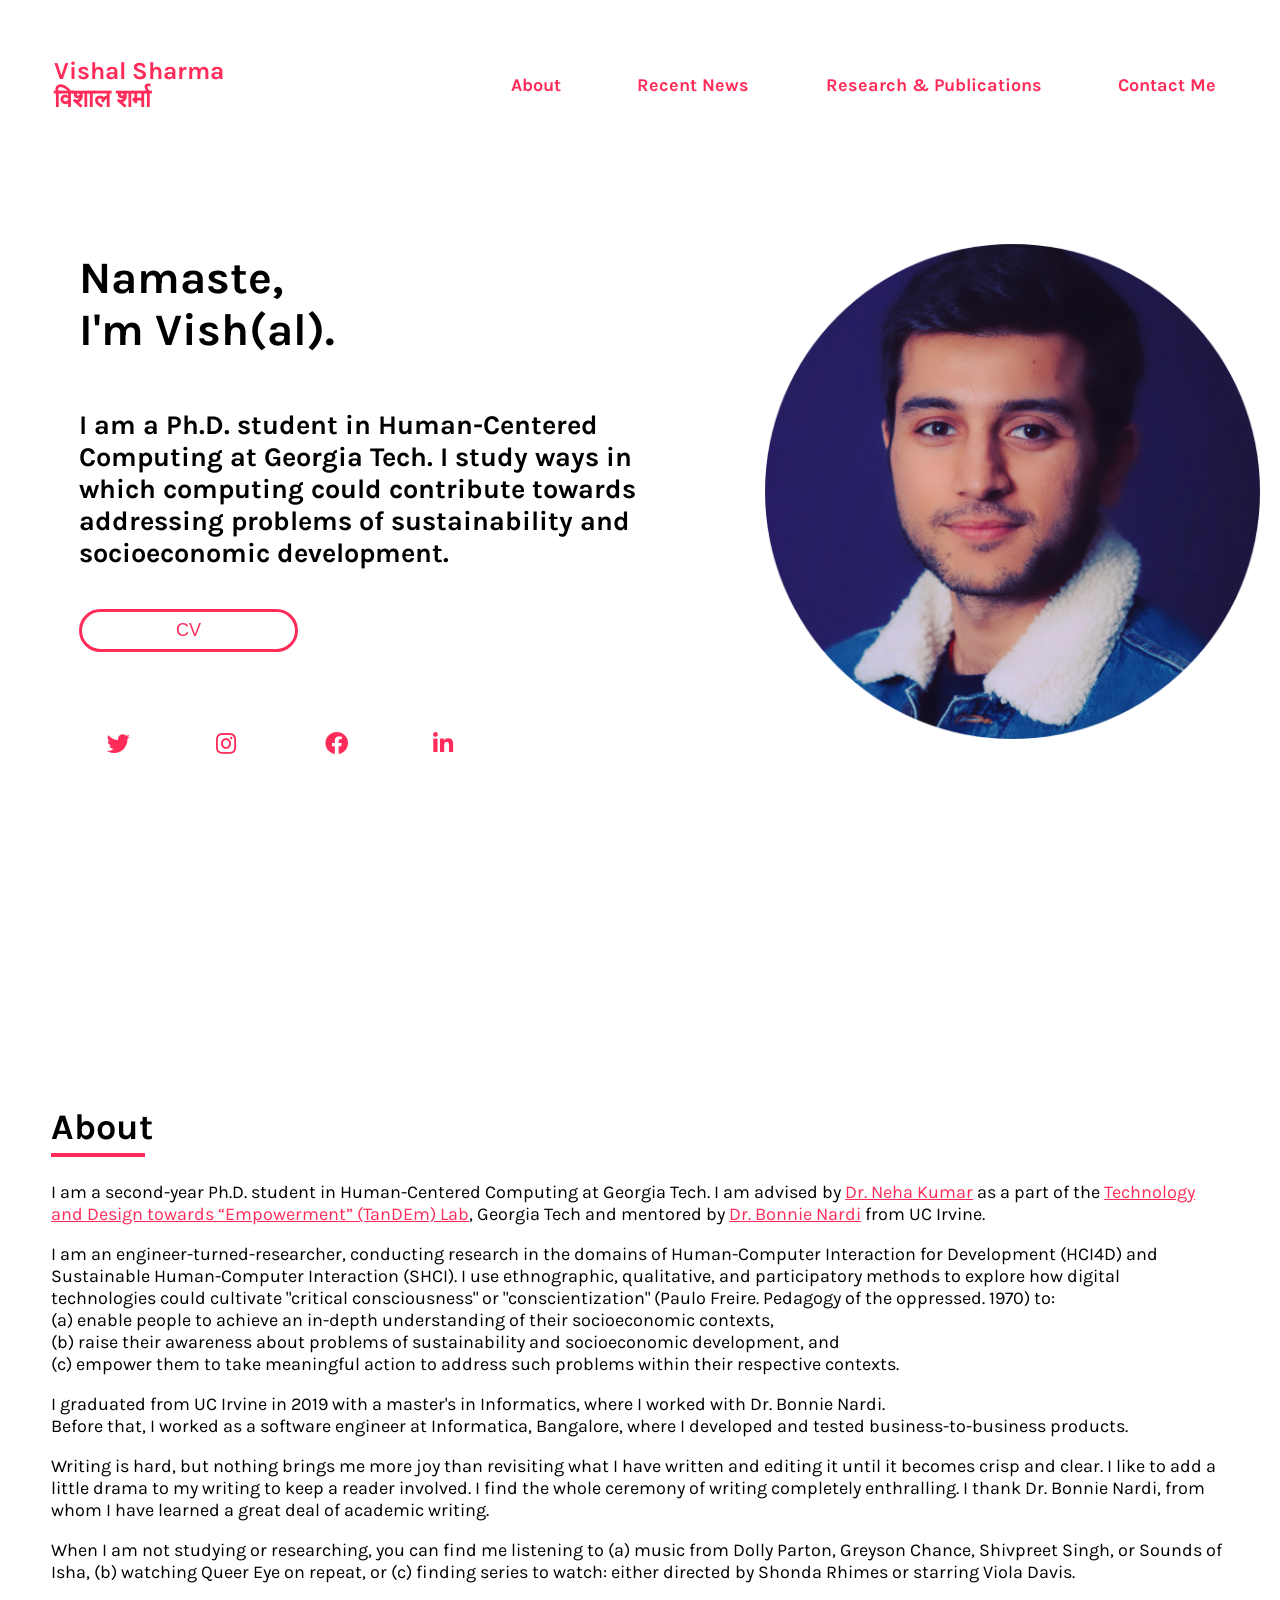
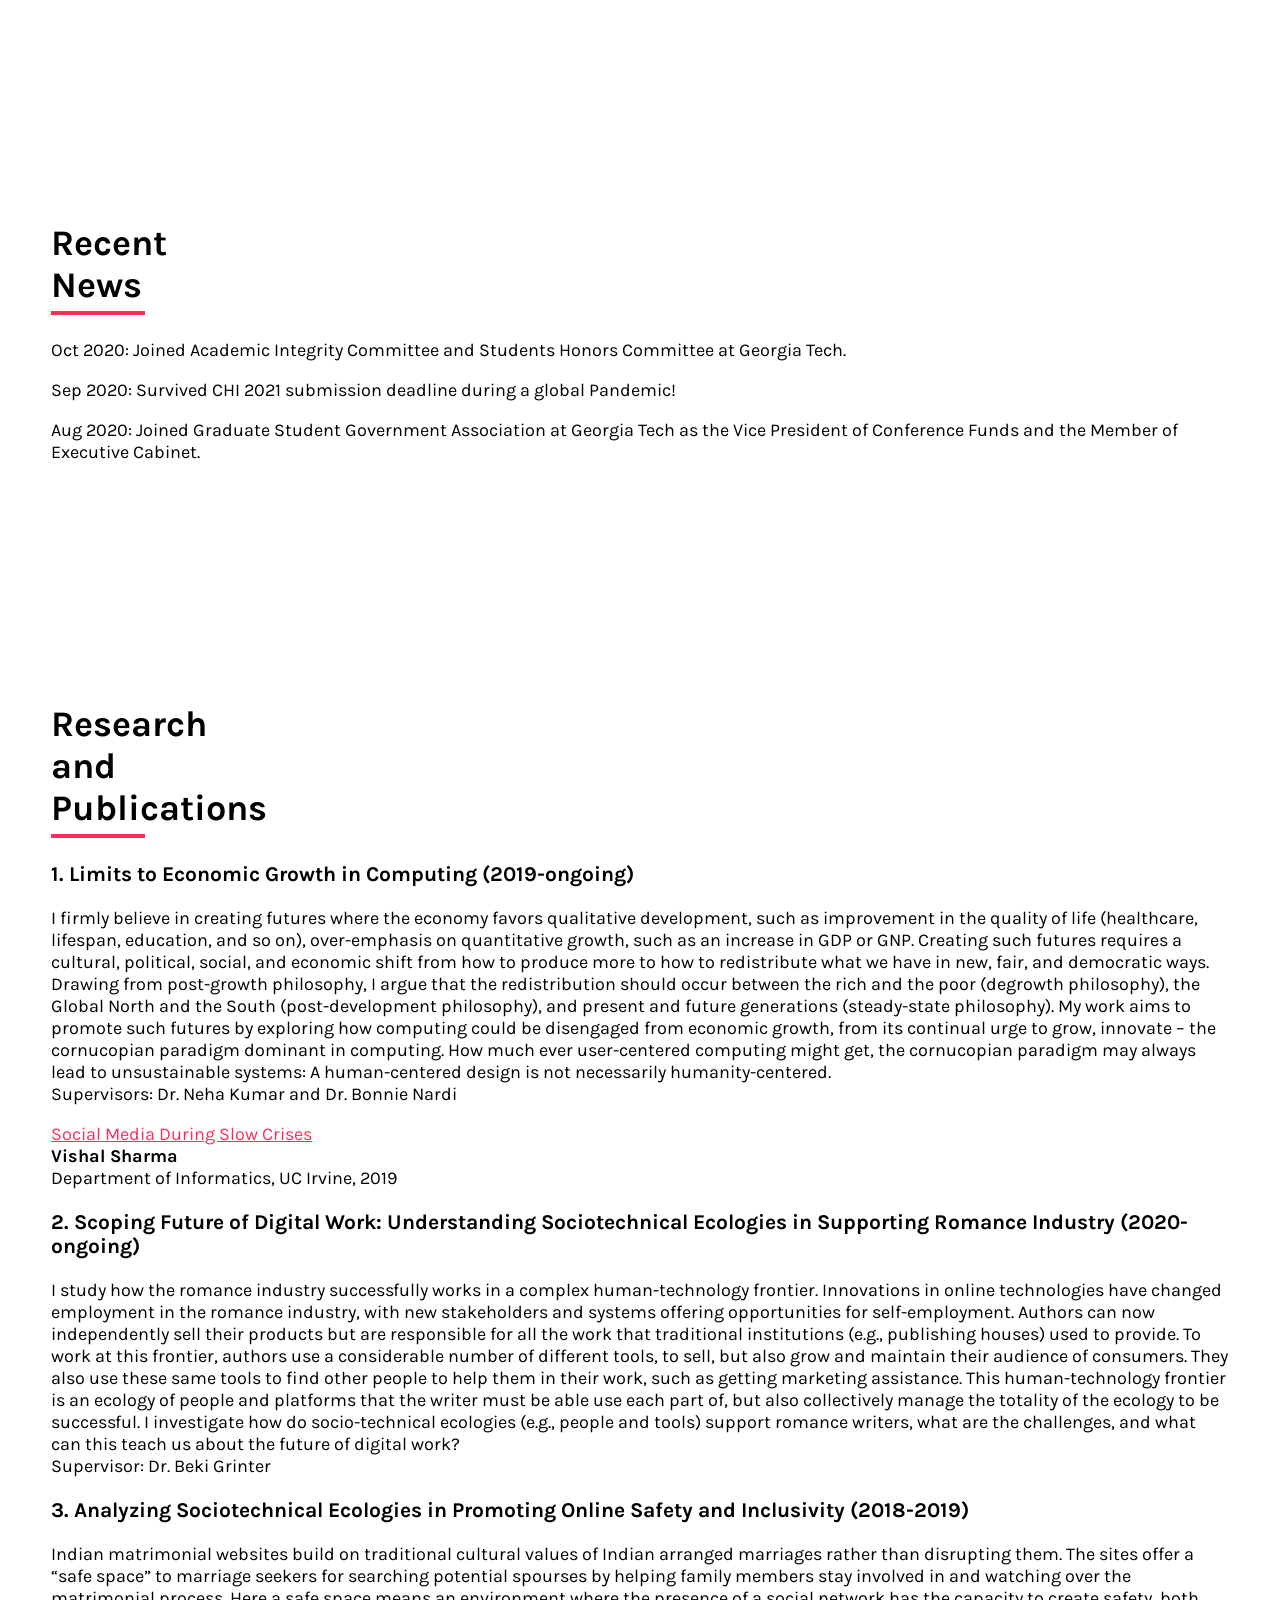
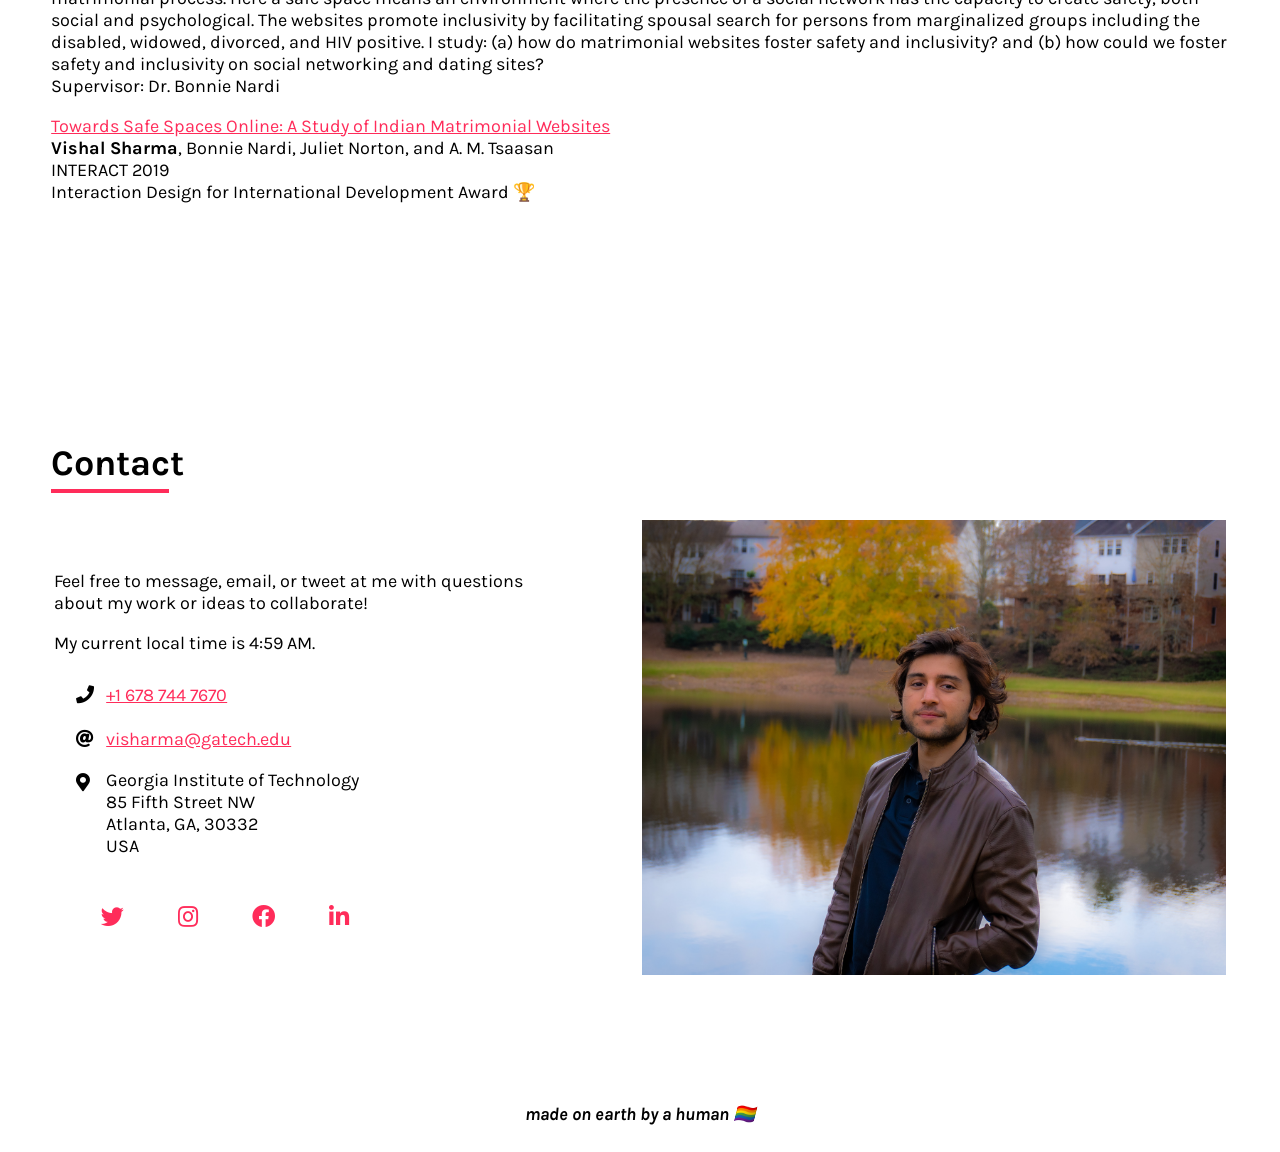
==== commit d852c0bf: "Update index.html" ====
--- a/index.html
+++ b/index.html
@@ -74,7 +74,7 @@
         </p>
          <p>
              I graduated from UC Irvine in 2019 with a master's in Informatics, where I worked with Dr. Bonnie Nardi. <br>
-              In my past life, I worked as a software engineer at Informatica, Bangalore, where I developed and tested business-to-business products.
+              Before that, I worked as a software engineer at Informatica, Bangalore, where I developed and tested business-to-business products.
          </p>
 
 
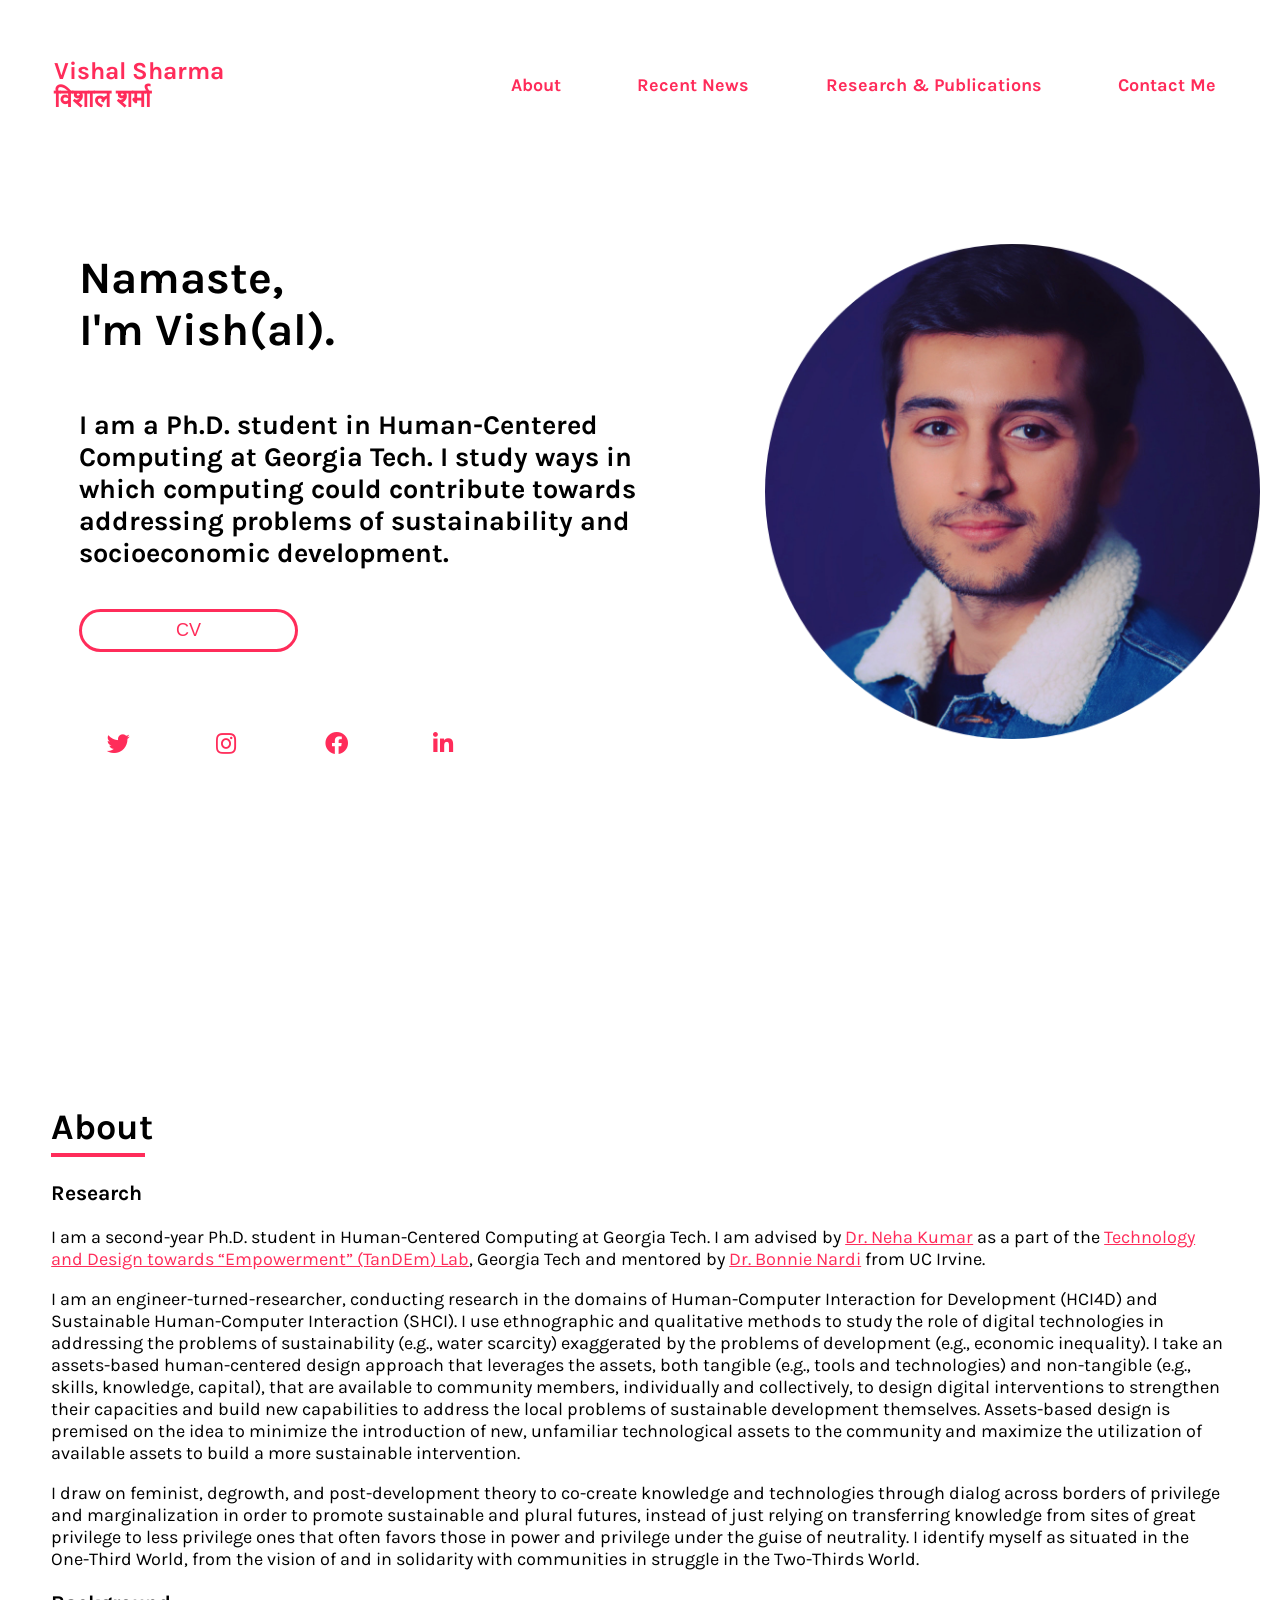
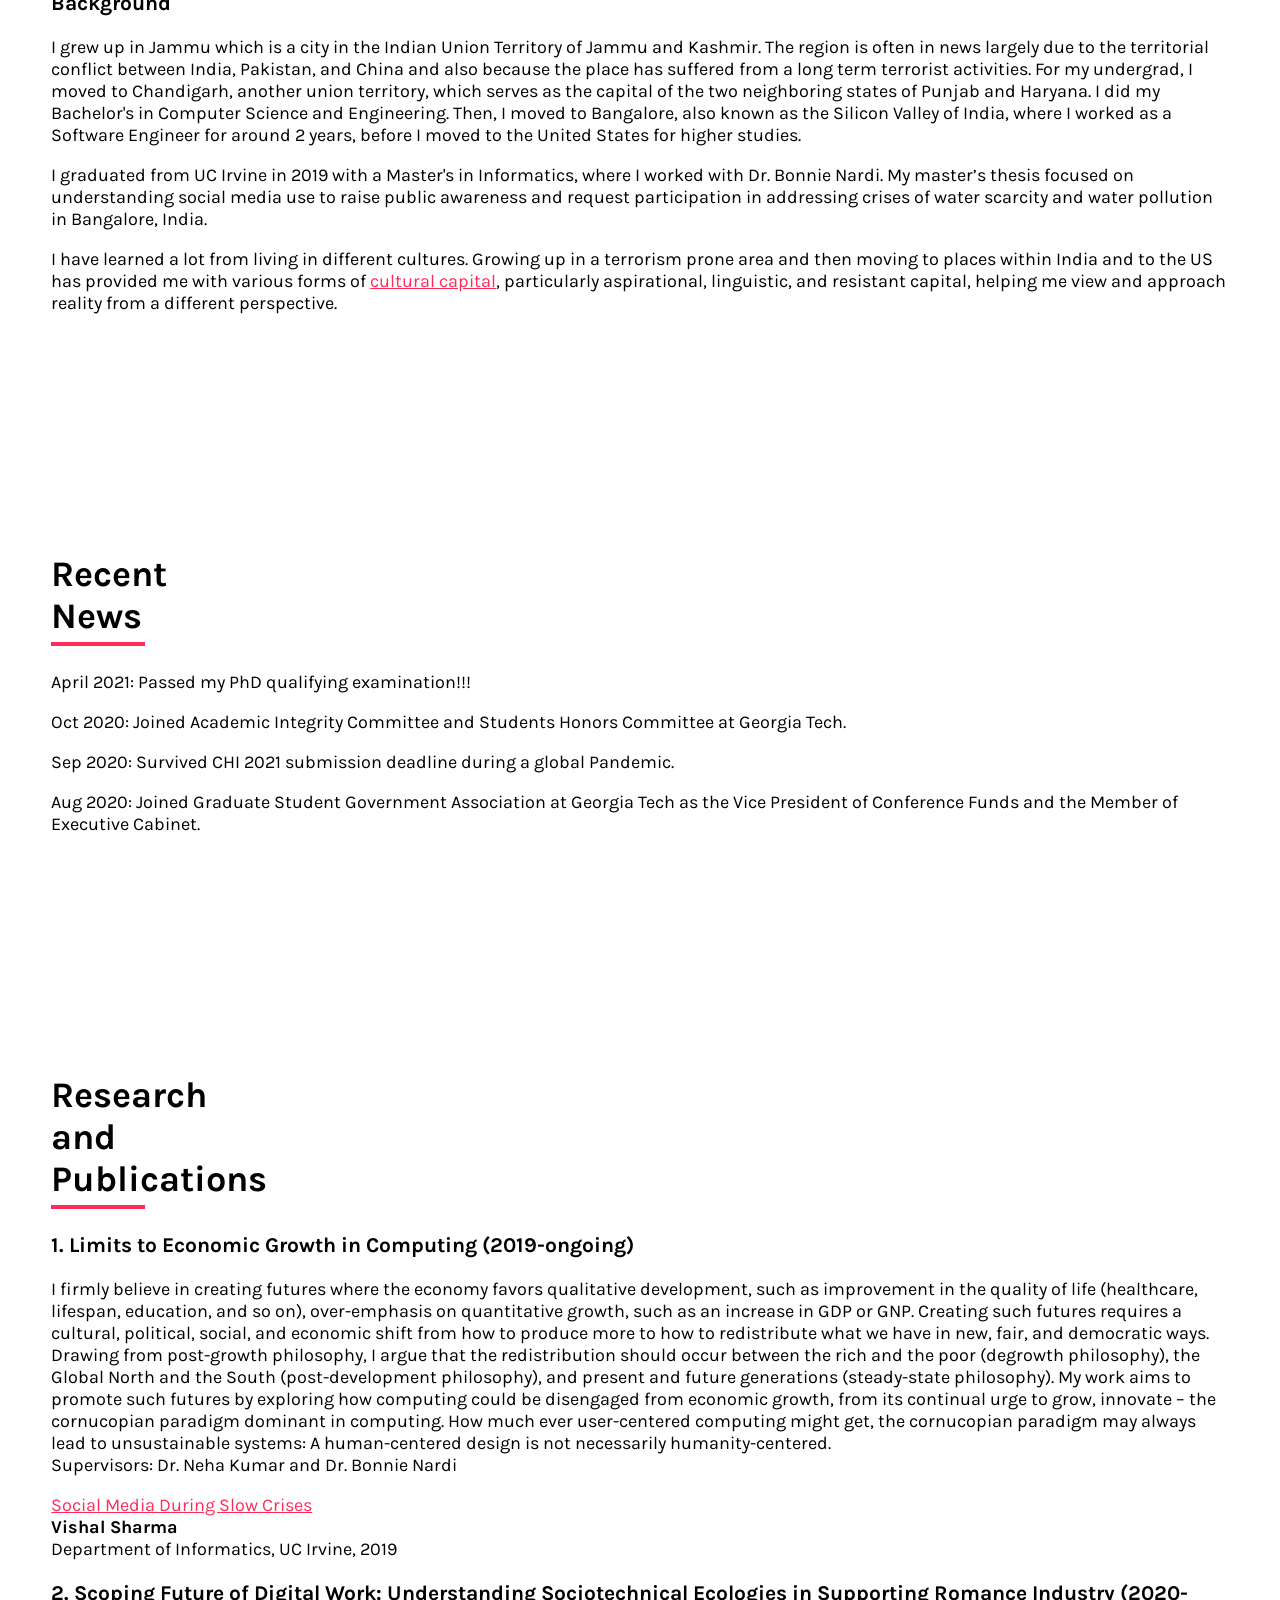
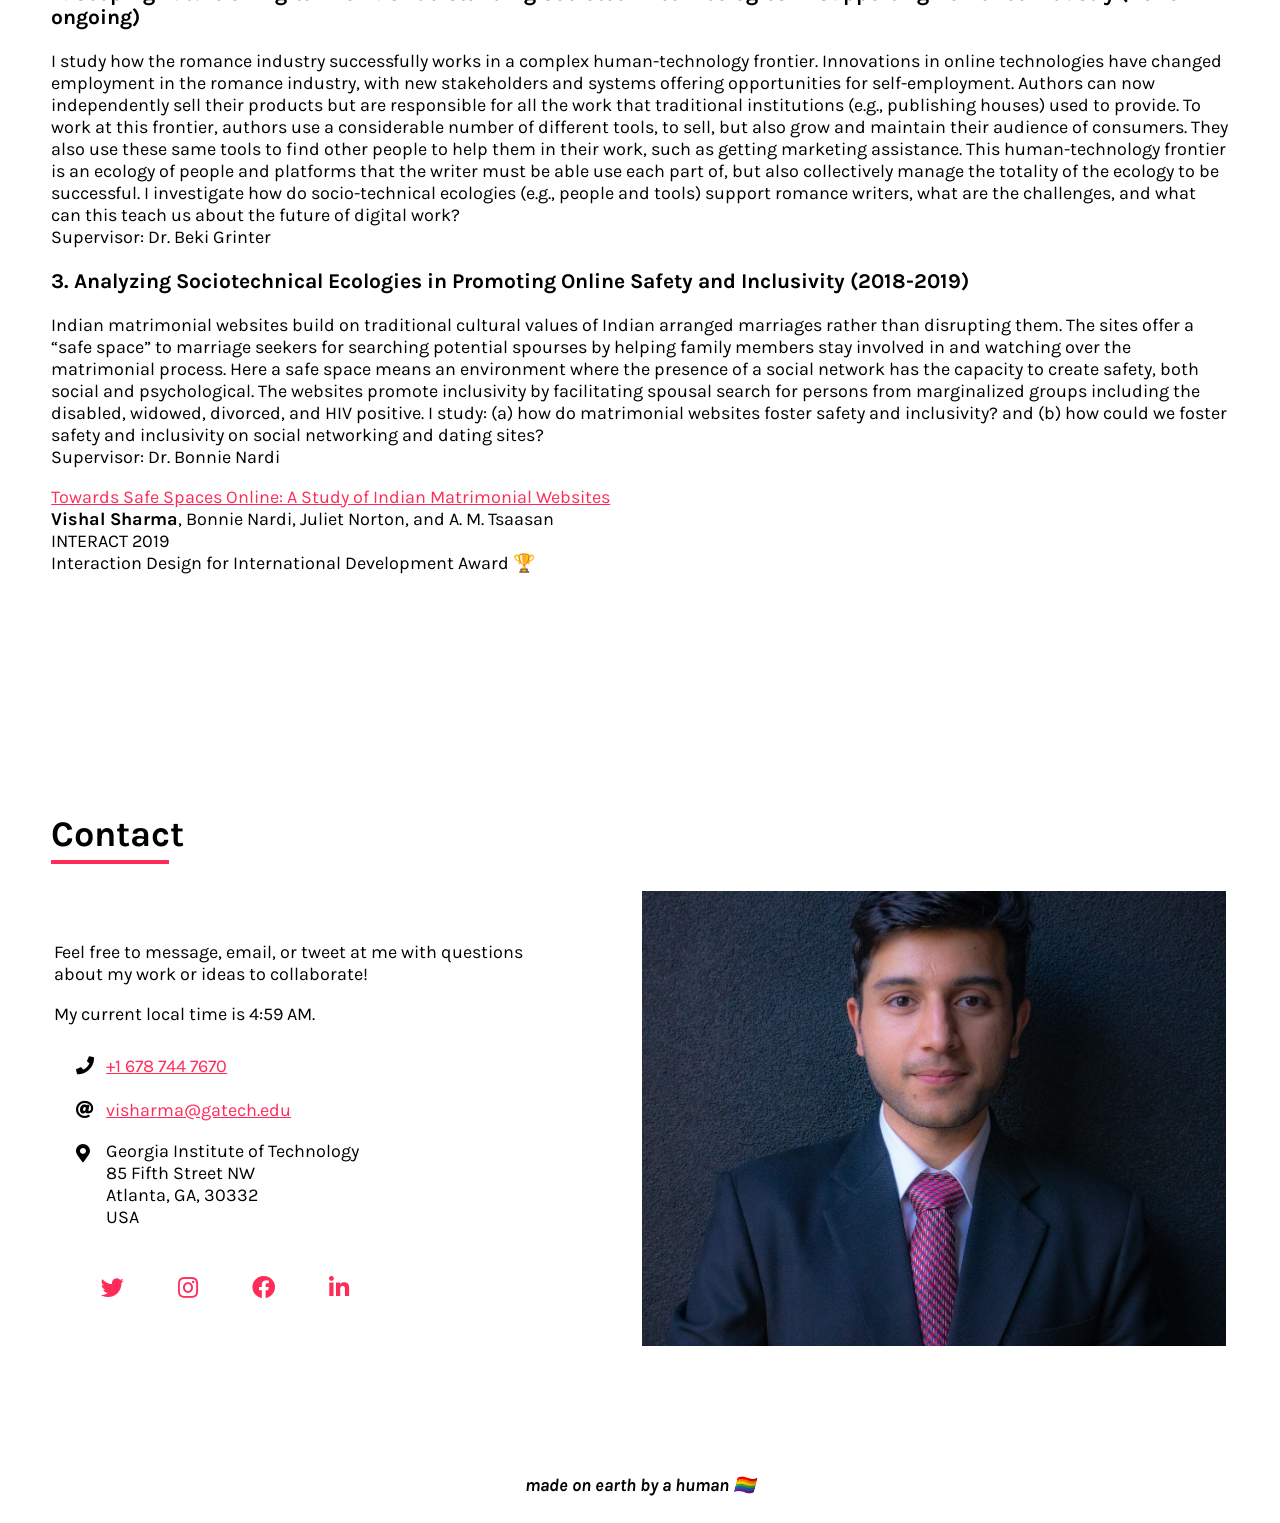
==== commit c6eb5cd2: "updated updated Apr 12" ====
--- a/index.html
+++ b/index.html
@@ -29,7 +29,6 @@
                     <!--a href="#work"style="color:black;">Recent News</a-->
                      <a href="#rec" style="color:#FF2C5A;">Recent News</a>
                     <a href="#pub" style="color:#FF2C5A;">Research & Publications</a>
-                    <!--a href="../2/VishalSharma_CV_Dec2020.pdf" target="_blank" style="color:#FF2C5A;">CV</a-->
                     <a href="#contact" style="color:#FF2C5A;">Contact Me</a>
                 </td>
             </tr>
@@ -41,7 +40,7 @@
             <td id="about" style="width:60%" class="animated slideInLeft" style="animation-delay:2s;" >
                 <h1>Namaste, <br> I'm Vish(al).</h1>
                 <h2>I am a Ph.D. student in Human-Centered Computing at Georgia Tech. I study ways in which computing could contribute towards addressing problems of sustainability and socioeconomic development.</h2>
-                <button class="btn_one" onclick=" window.open('../2/VishalSharma_CV_Dec2020.pdf','_blank')">CV</button><br>
+                <button class="btn_one" onclick=" window.open('../2/Vishal_CV_April_2021.docx.pdf','_blank')">CV</button><br>
                 <table>
                     <tr>
                         <td class="animated zoomIn" style="animation-delay:2.4s;"><a class="social" href="https://twitter.com/iamviiish/" target="_blank"><i class="fab fa-twitter"></i></a></td>
@@ -60,6 +59,7 @@
     </table>
      <div id="bio">
         <h1><br><br>About</h1>
+         <h3>Research</h3>
         <p>
             I am a second-year Ph.D. student in Human-Centered Computing at Georgia Tech.
             I am advised by <a href="https://www.nehakumar.org/" target="_blank" style="color:#FF2C5A;"> Dr. Neha Kumar</a> as a
@@ -67,26 +67,41 @@
         </p>
         <p>
             I am an engineer-turned-researcher, conducting research in the domains of Human-Computer Interaction for Development (HCI4D) and Sustainable Human-Computer Interaction (SHCI).
-            I use ethnographic, qualitative, and participatory methods to explore how digital technologies could cultivate "critical consciousness" or "conscientization" (Paulo Freire. Pedagogy of the oppressed. 1970) to:
-            <br>(a) enable people to achieve an in-depth understanding of their socioeconomic contexts,
-            <br>(b) raise their awareness about problems of sustainability and socioeconomic development, and
-            <br>(c) empower them to take meaningful action to address such problems within their respective contexts.
-        </p>
-         <p>
-             I graduated from UC Irvine in 2019 with a master's in Informatics, where I worked with Dr. Bonnie Nardi. <br>
-              Before that, I worked as a software engineer at Informatica, Bangalore, where I developed and tested business-to-business products.
-         </p>
-
-
-         <p>
-             Writing is hard, but nothing brings me more joy than revisiting what I have written and editing it until it becomes crisp and clear.
-             I like to add a little drama to my writing to keep a reader involved. I find the whole ceremony of writing completely enthralling.
-             I thank Dr. Bonnie Nardi, from whom I have learned a great deal of academic writing.
-         </p>
-         <p>
-              When I am not studying or researching, you can find me listening to (a) music from Dolly Parton, Greyson Chance, Shivpreet Singh, or Sounds of Isha,
-             (b) watching Queer Eye on repeat, or (c) finding series to watch: either directed by Shonda Rhimes or starring Viola Davis.
-         </p>
+            I use ethnographic and qualitative methods to study the role of digital technologies in addressing the problems of sustainability (e.g., water scarcity) exaggerated by the problems
+            of development (e.g., economic inequality).
+            I take an assets-based human-centered design approach that leverages the assets, both tangible (e.g., tools and technologies) and non-tangible (e.g., skills, knowledge, capital),
+            that are available to community members, individually and collectively, to design digital interventions to strengthen their capacities and build new capabilities to
+            address the local problems of sustainable development themselves. Assets-based design is premised on the idea to minimize the introduction of new, unfamiliar technological assets to the community and maximize the utilization of
+            available assets to build a more sustainable intervention.
+        </p>
+         <p>
+            I draw on feminist, degrowth, and post-development theory to co-create knowledge and technologies through dialog across borders of privilege and marginalization
+            in order to promote sustainable and plural futures, instead of just relying on transferring knowledge from sites of great
+            privilege to less privilege ones that often favors those in power and privilege under the guise of neutrality.
+            I identify myself as situated in the One-Third World, from the vision of and in solidarity with communities in struggle in the Two-Thirds World.
+         </p>
+         <h3>Background</h3>
+
+         <p>
+             I grew up in Jammu which is a city in the Indian Union Territory of Jammu and Kashmir. The region is often in news largely due to the territorial conflict
+             between India, Pakistan, and China and also because the place has suffered from a long term terrorist activities.
+             For my undergrad, I moved to Chandigarh, another union territory, which serves as the capital of the two neighboring states of Punjab and Haryana.
+             I did my Bachelor's in Computer Science and Engineering. Then, I moved to Bangalore, also known as the Silicon Valley of India, where I worked as a Software Engineer
+             for around 2 years, before I moved to the United States for higher studies.
+         </p>
+
+         <p>
+             I graduated from UC Irvine in 2019 with a Master's in Informatics, where I worked with Dr. Bonnie Nardi.
+             My master’s thesis focused on understanding social media use to raise public awareness and request participation in addressing crises of water scarcity
+             and water pollution in Bangalore, India.
+         </p>
+         <p>
+             I have learned a lot from living in different cultures.
+             Growing up in a terrorism prone area and then moving to places within India and to the US has provided me with various forms of
+             <a href="https://doi.org/10.1080/1361332052000341006" target="_blank" style="color:#FF2C5A;"> cultural capital</a>, particularly aspirational, linguistic, and resistant capital,
+             helping me view and approach reality from a different perspective.
+         </p>
+
     </div>
     <!--div id="work">
         <h1>Recent News</h1>
@@ -102,12 +117,14 @@
     </div>
     <div id="rec">
         <h1><br><br>Recent News</h1>
-
+        <p>
+            April 2021: Passed my PhD qualifying examination!!!
+        </p>
         <p>
             Oct 2020: Joined Academic Integrity Committee and Students Honors Committee at Georgia Tech.
         </p>
         <p>
-            Sep 2020: Survived CHI 2021 submission deadline during a global Pandemic!
+            Sep 2020: Survived CHI 2021 submission deadline during a global Pandemic.
         </p>
         <p>
             Aug 2020: Joined Graduate Student Government Association at Georgia Tech as the Vice President of Conference Funds and the Member of Executive Cabinet.
--- a/index.css
+++ b/index.css
@@ -184,7 +184,7 @@
 #middle {
     width:100%;
     height:50.5vh;
-    background:linear-gradient(0deg,rgba(0,0,0,0),rgba(0,0,0,0)),url("../2/VS_S.jpg") right center;
+    background:linear-gradient(0deg,rgba(0,0,0,0),rgba(0,0,0,0)),url("../2/Vishal.jpg") right center;
     background-size:cover;
     background-repeat:no-repeat;
     position: relative;
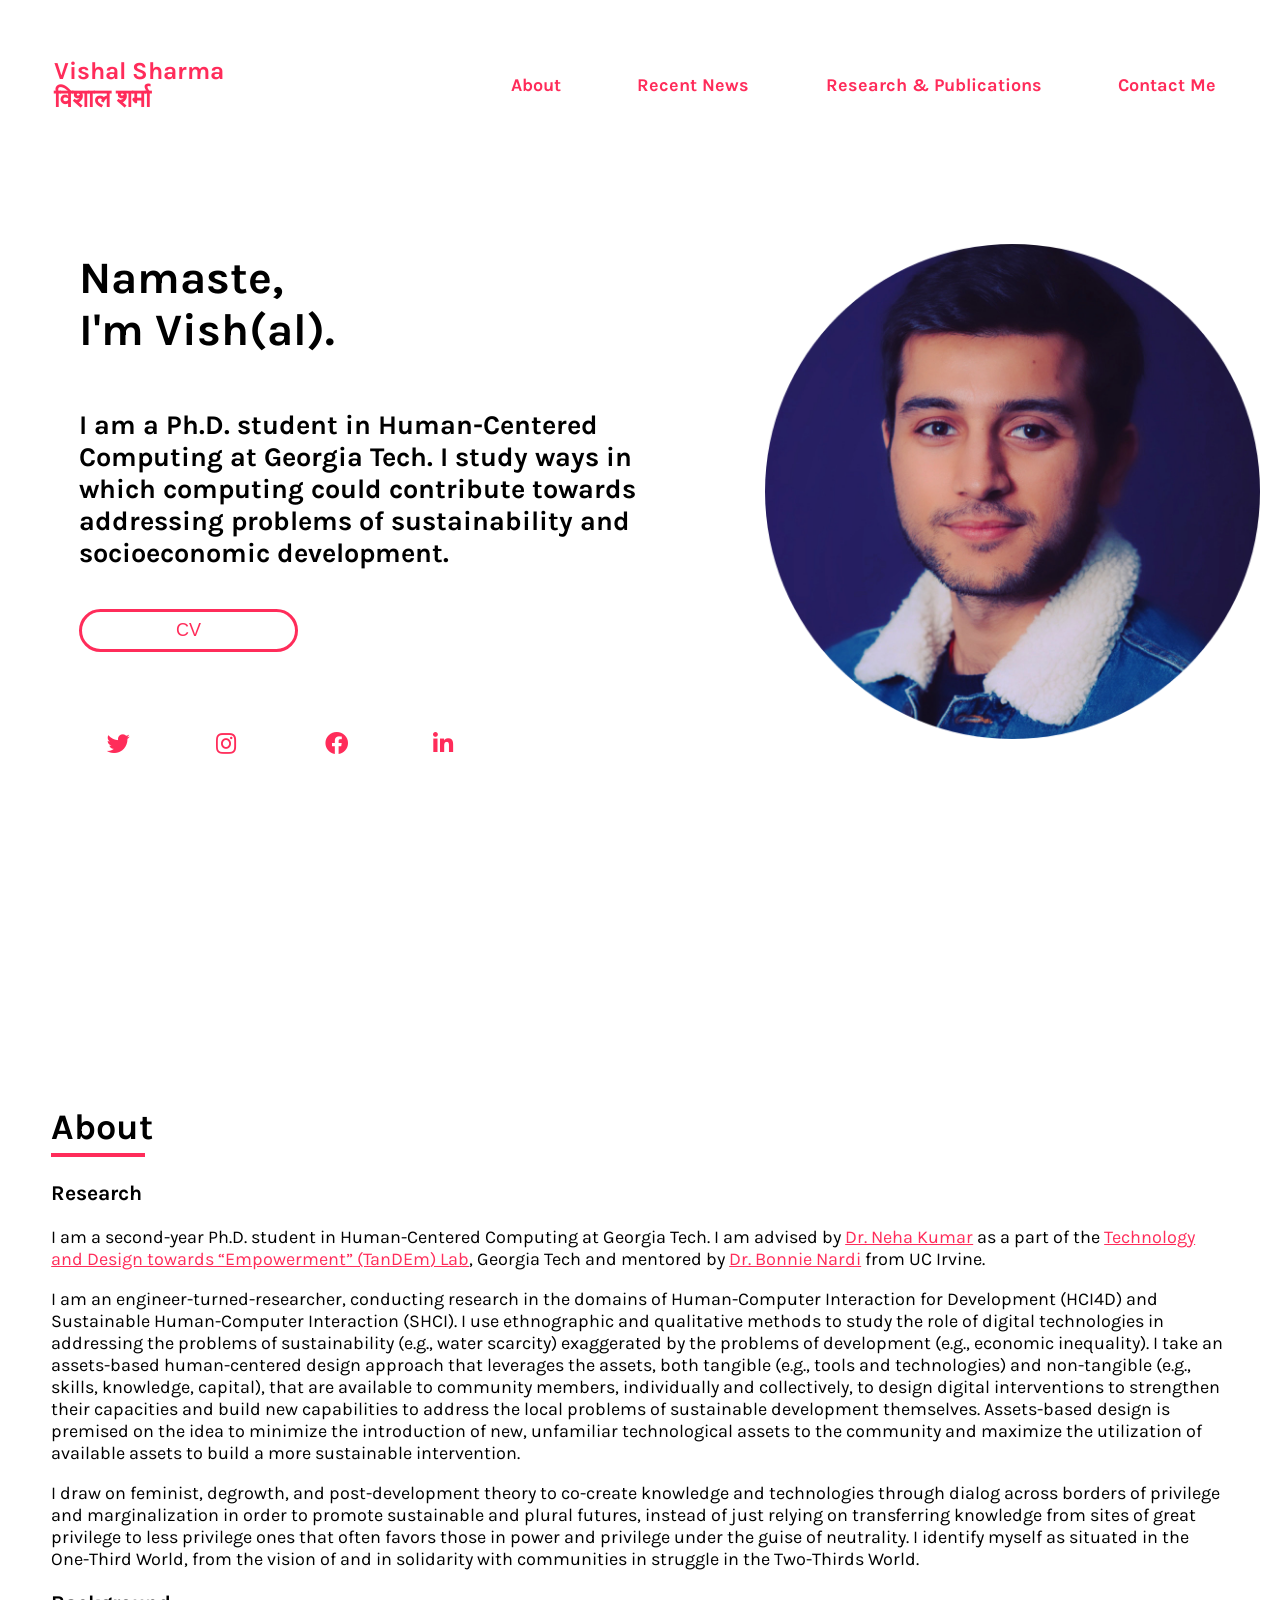
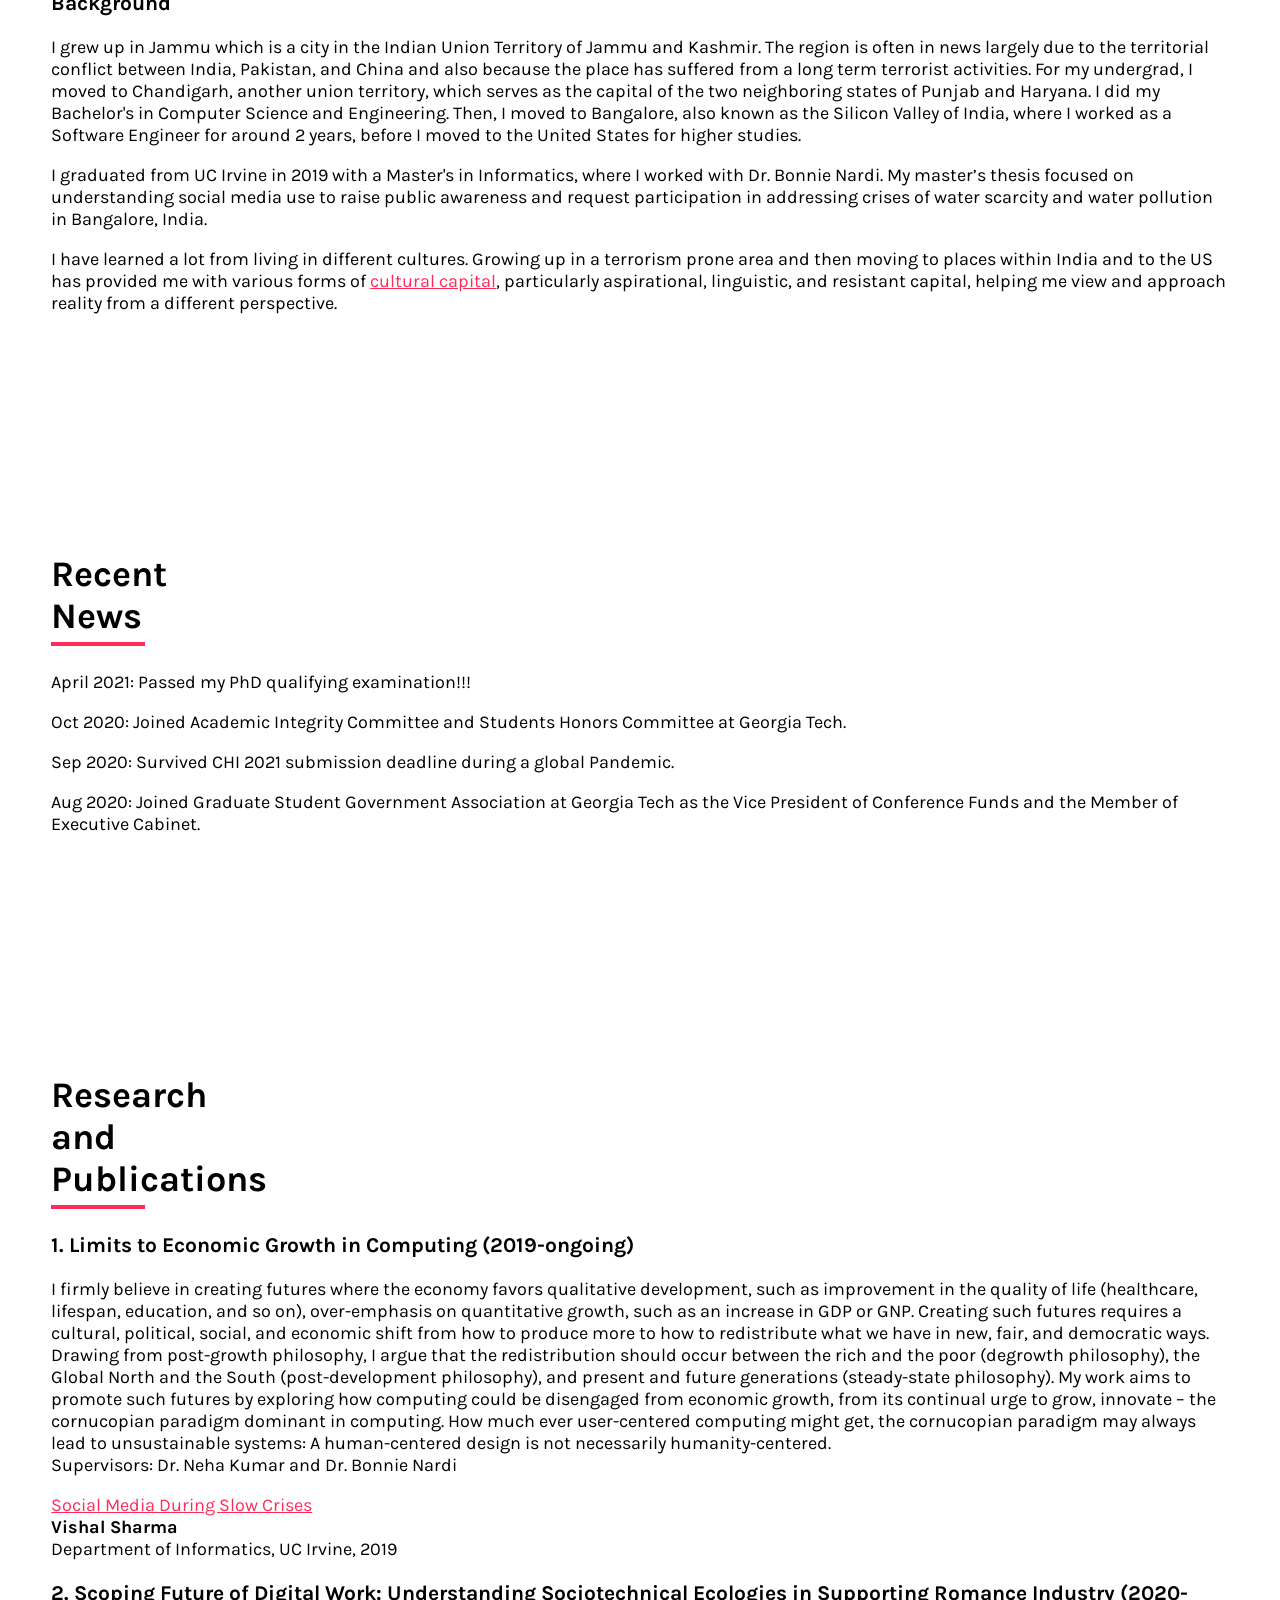
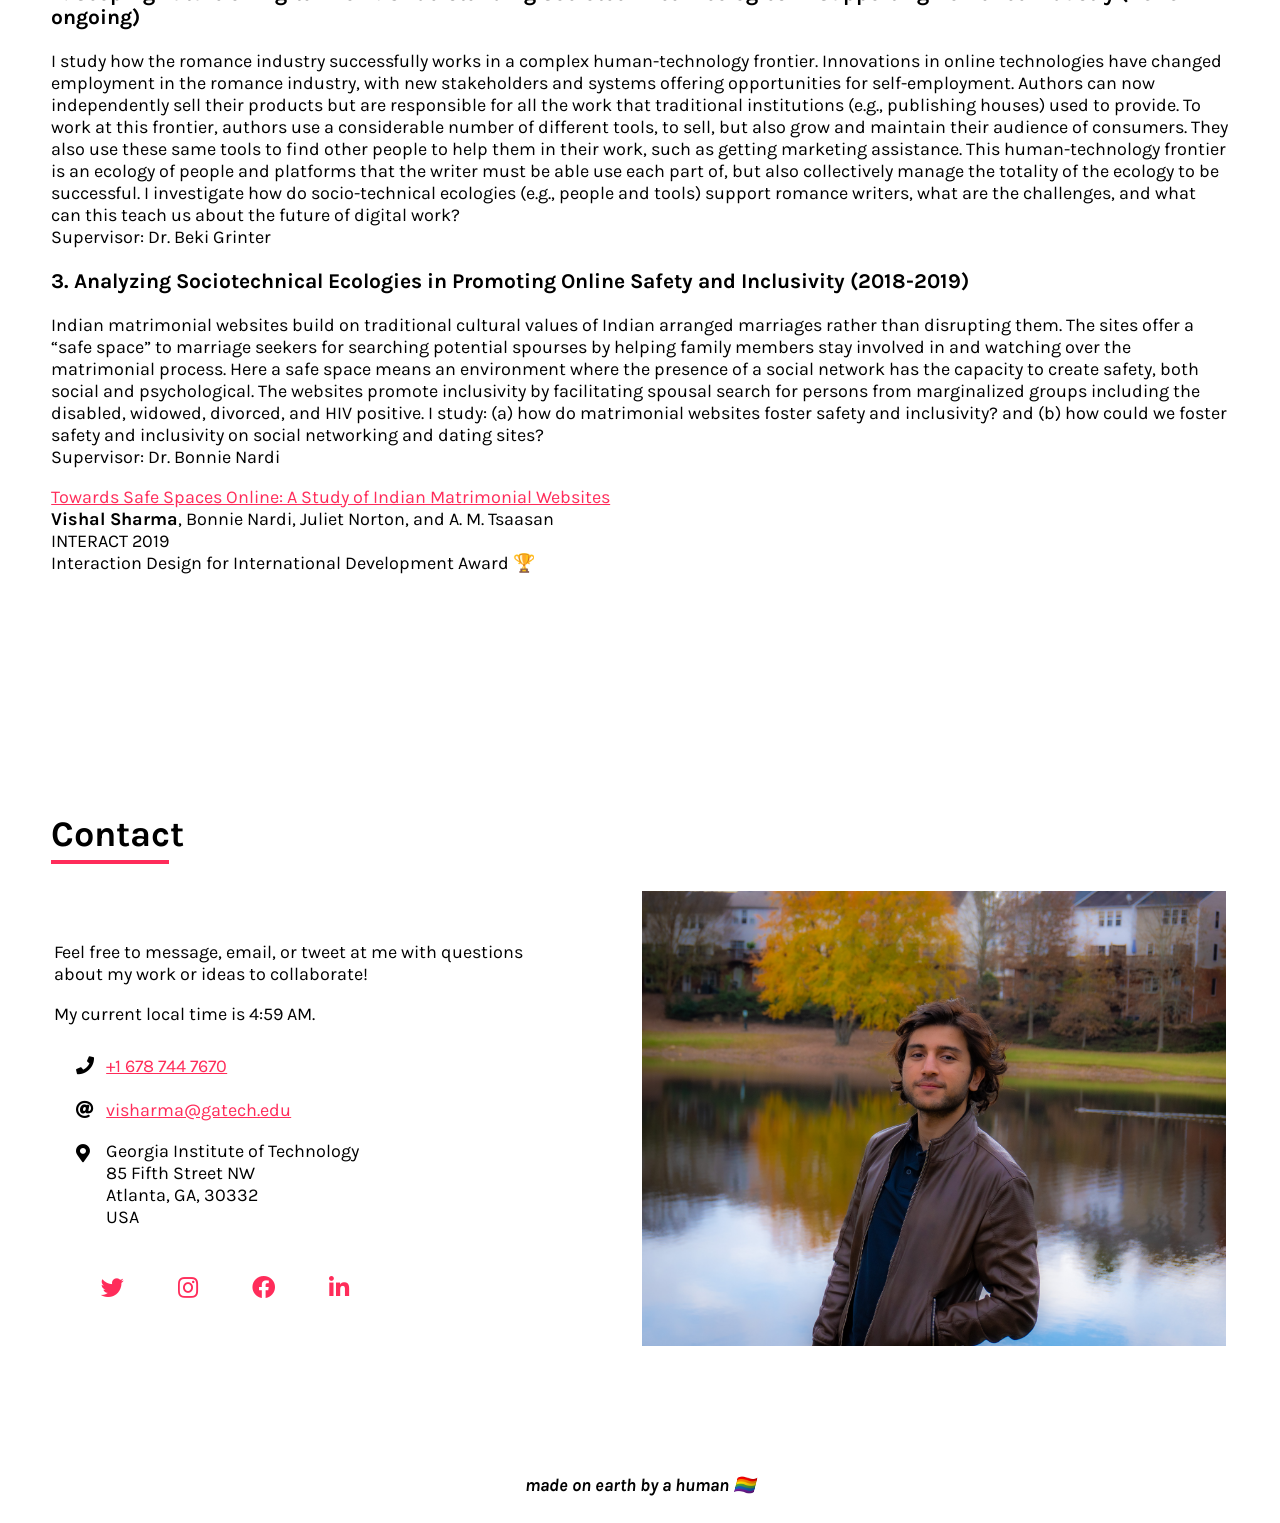
==== commit b33d767c: "Update index.html insta username updated" ====
--- a/index.html
+++ b/index.html
@@ -44,7 +44,7 @@
                 <table>
                     <tr>
                         <td class="animated zoomIn" style="animation-delay:2.4s;"><a class="social" href="https://twitter.com/iamviiish/" target="_blank"><i class="fab fa-twitter"></i></a></td>
-                        <td class="animated zoomIn" style="animation-delay:2.6s;"><a class="social" href="https://www.instagram.com/iamviiish/" target="_blank"><i class="fab fa-instagram"></i></a></td>
+                        <td class="animated zoomIn" style="animation-delay:2.6s;"><a class="social" href="https://www.instagram.com/sharmaxvishal/" target="_blank"><i class="fab fa-instagram"></i></a></td>
                         <td class="animated zoomIn" style="animation-delay:2.2s;"><a class="social" href="https://www.facebook.com/vishal.sharma228/" target="_blank"><i class="fab fa-facebook"></i></a></td>
                         <td class="animated zoomIn" style="animation-delay:2.2s;"><a class="social" href="https://www.linkedin.com/in/vishal-sharma-5596aaa2/" target="_blank"><i class="fab fa-linkedin-in"></i></a></td>
 
--- a/index.css
+++ b/index.css
@@ -184,7 +184,7 @@
 #middle {
     width:100%;
     height:50.5vh;
-    background:linear-gradient(0deg,rgba(0,0,0,0),rgba(0,0,0,0)),url("../2/Vishal.jpg") right center;
+    background:linear-gradient(0deg,rgba(0,0,0,0),rgba(0,0,0,0)),url("../2/VS_S.jpg") right center;
     background-size:cover;
     background-repeat:no-repeat;
     position: relative;
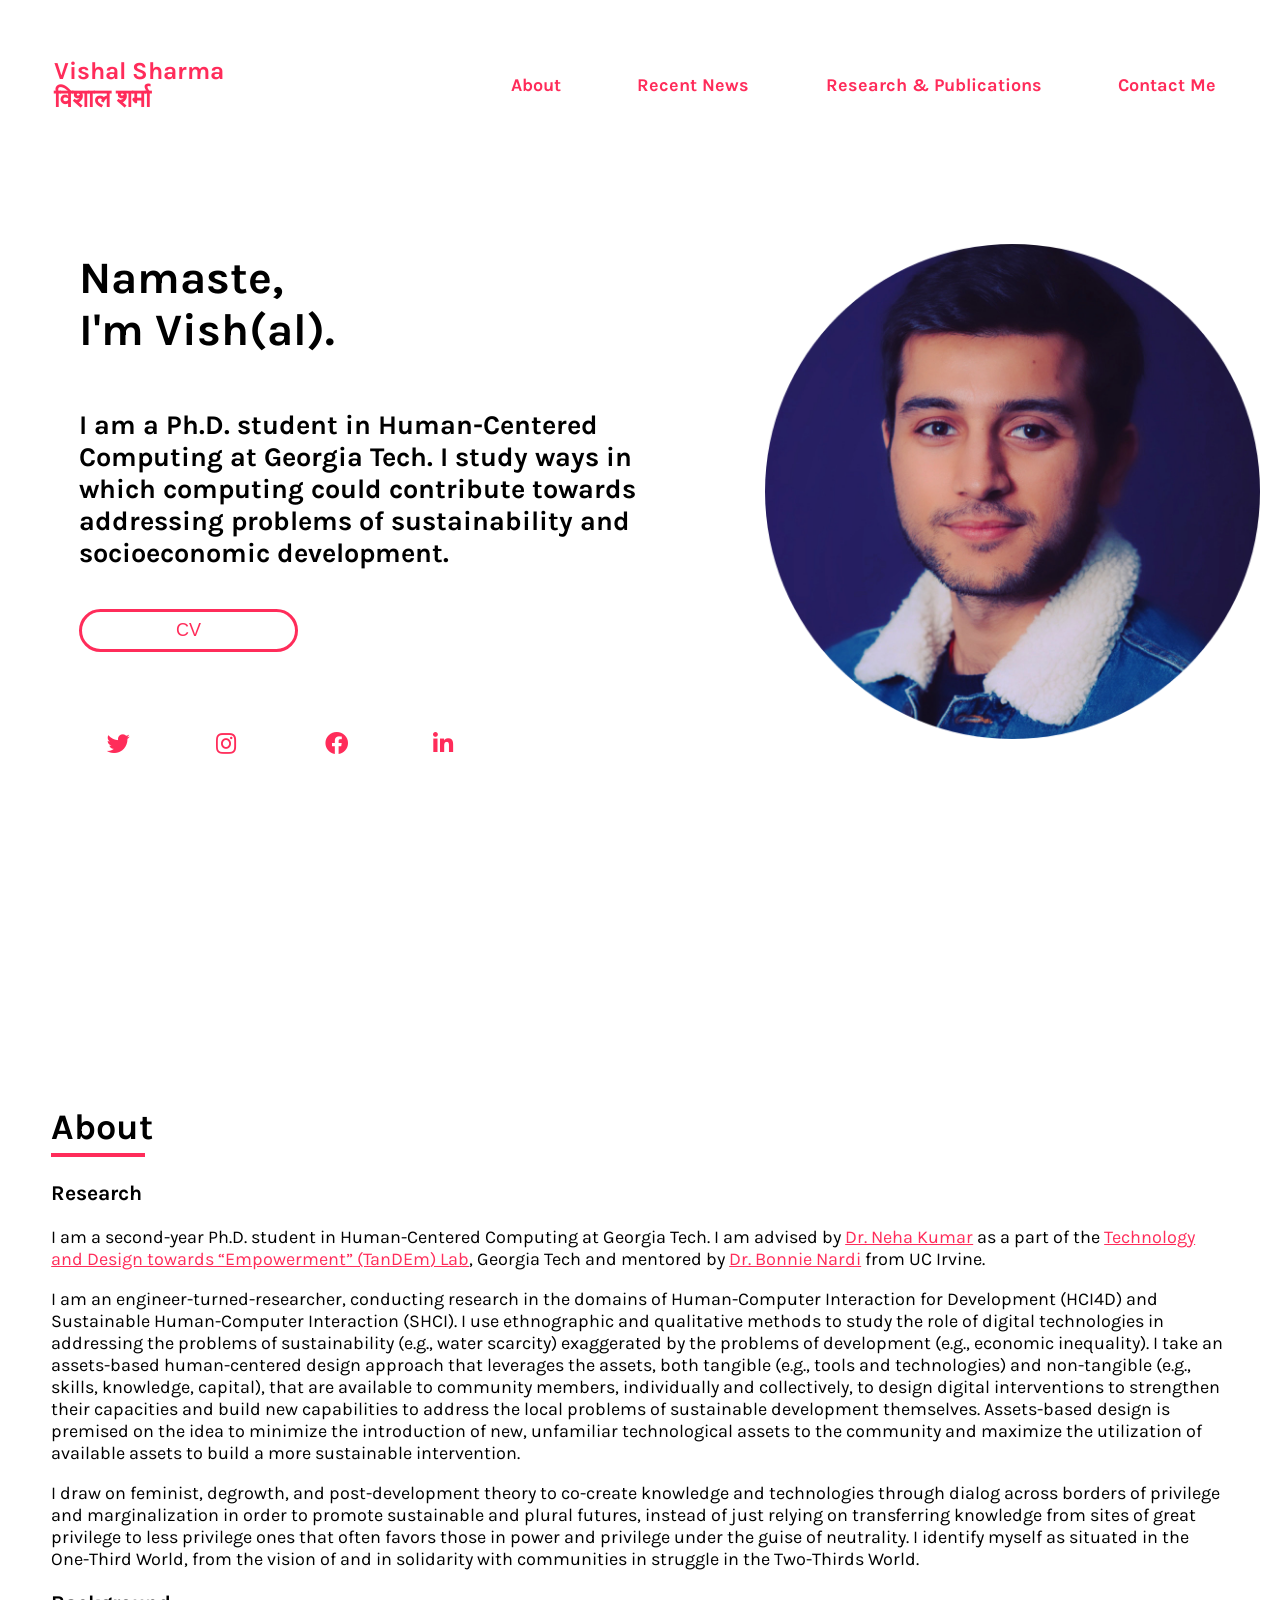
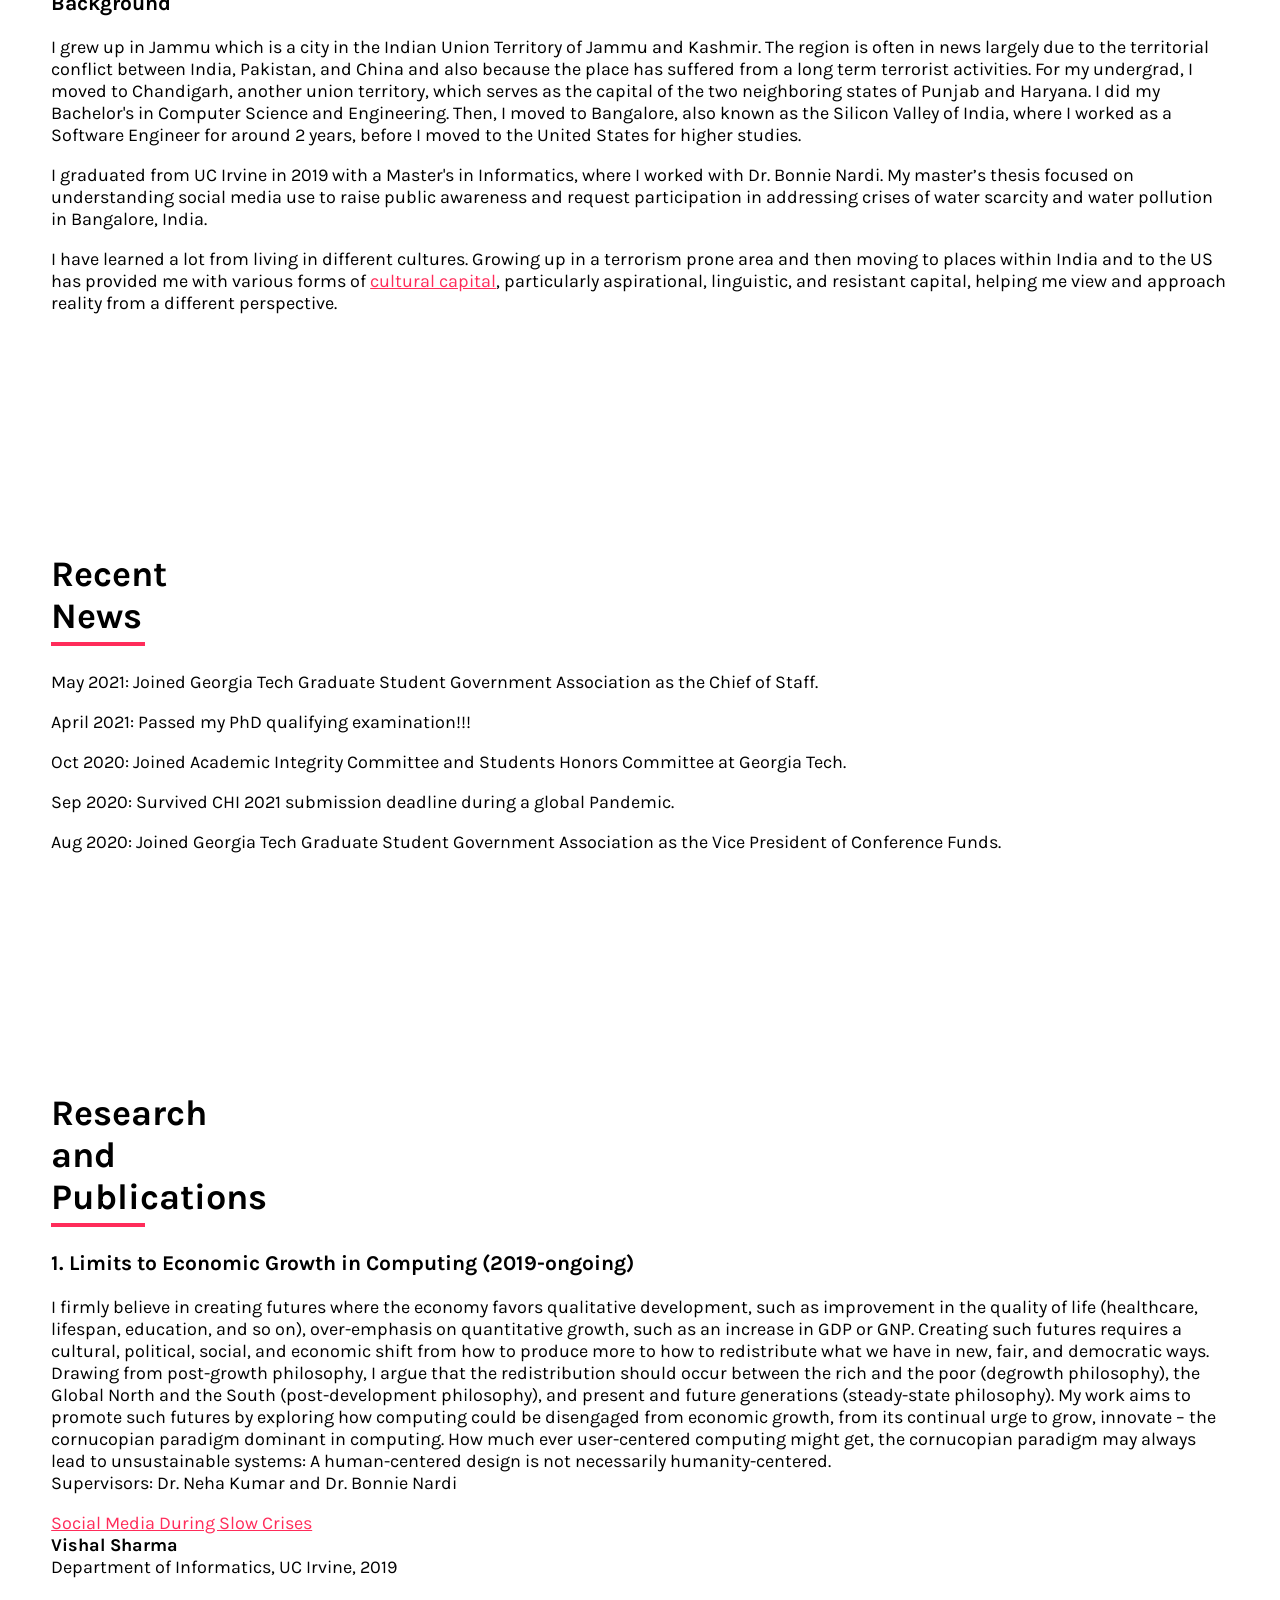
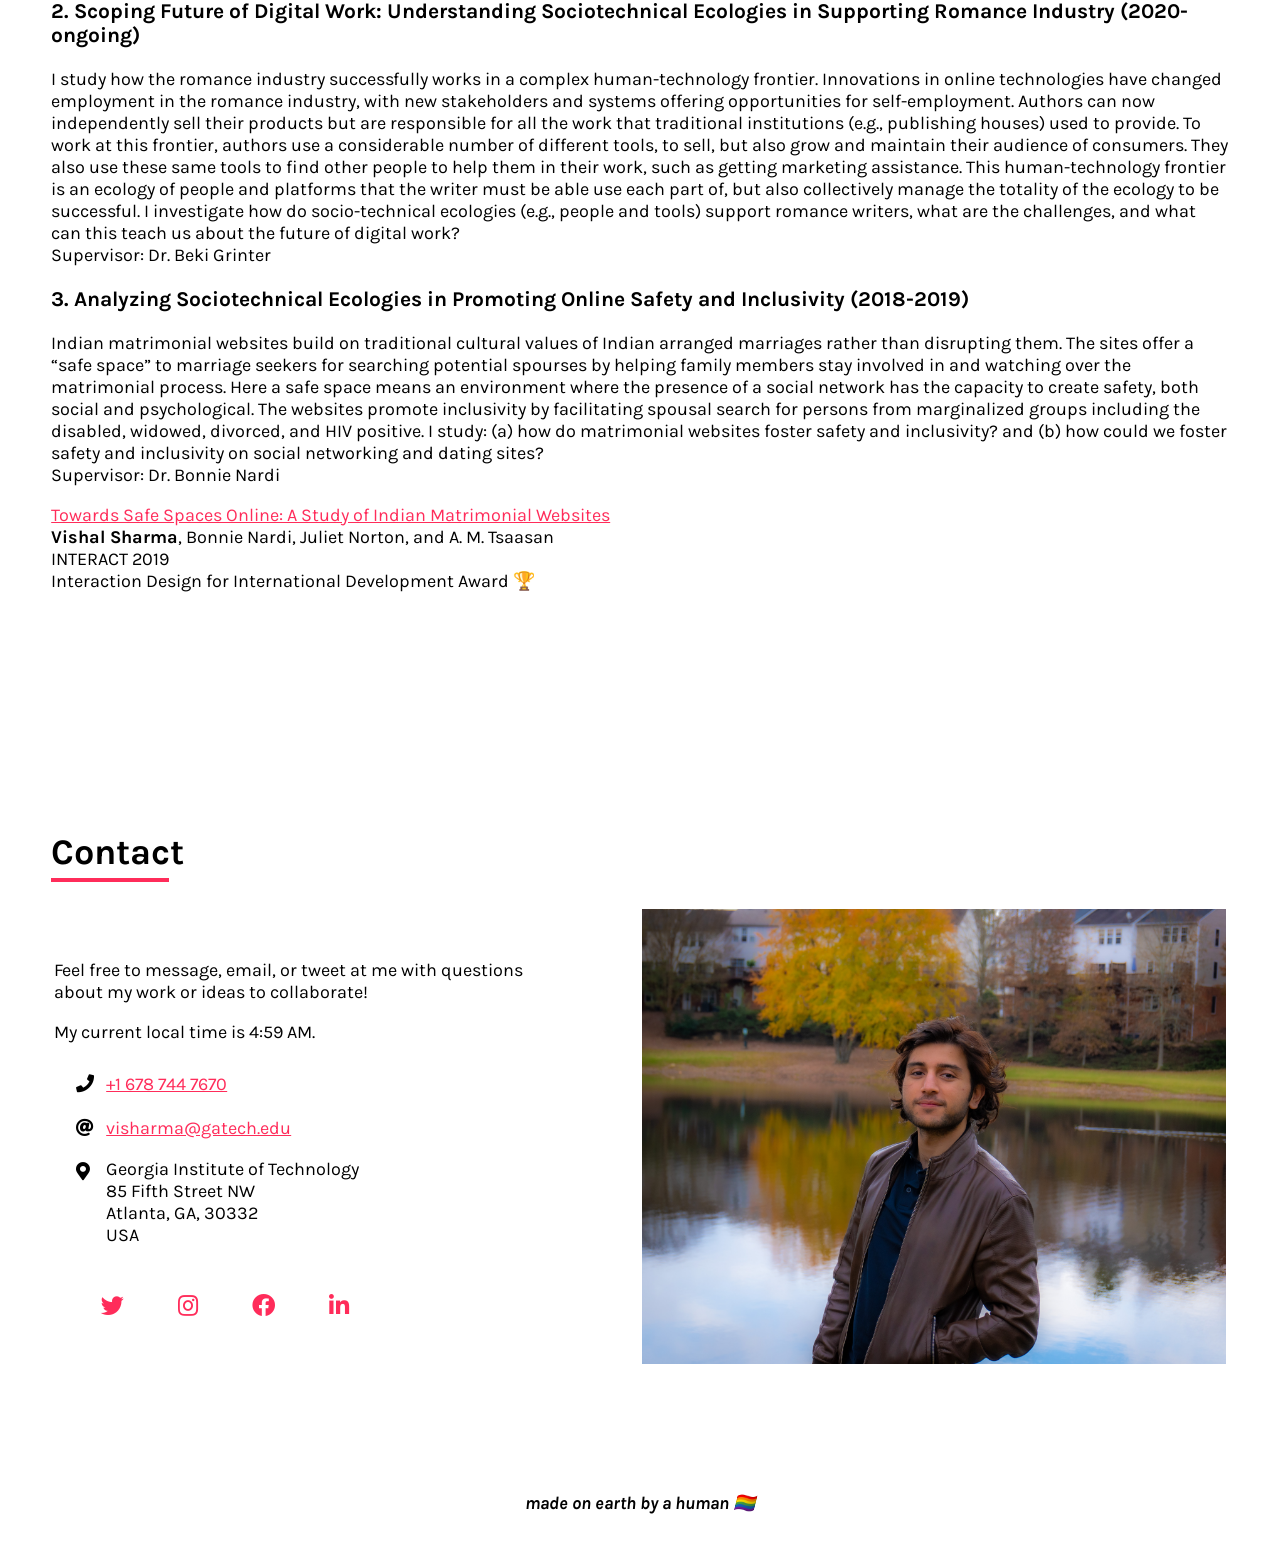
==== commit 922dea38: "updated SGA" ====
--- a/index.html
+++ b/index.html
@@ -118,6 +118,9 @@
     <div id="rec">
         <h1><br><br>Recent News</h1>
         <p>
+            May 2021: Joined Georgia Tech Graduate Student Government Association as the Chief of Staff.
+        </p>
+        <p>
             April 2021: Passed my PhD qualifying examination!!!
         </p>
         <p>
@@ -127,7 +130,7 @@
             Sep 2020: Survived CHI 2021 submission deadline during a global Pandemic.
         </p>
         <p>
-            Aug 2020: Joined Graduate Student Government Association at Georgia Tech as the Vice President of Conference Funds and the Member of Executive Cabinet.
+            Aug 2020: Joined Georgia Tech Graduate Student Government Association as the Vice President of Conference Funds.
         </p>
     </div>
      <div id="pub">
